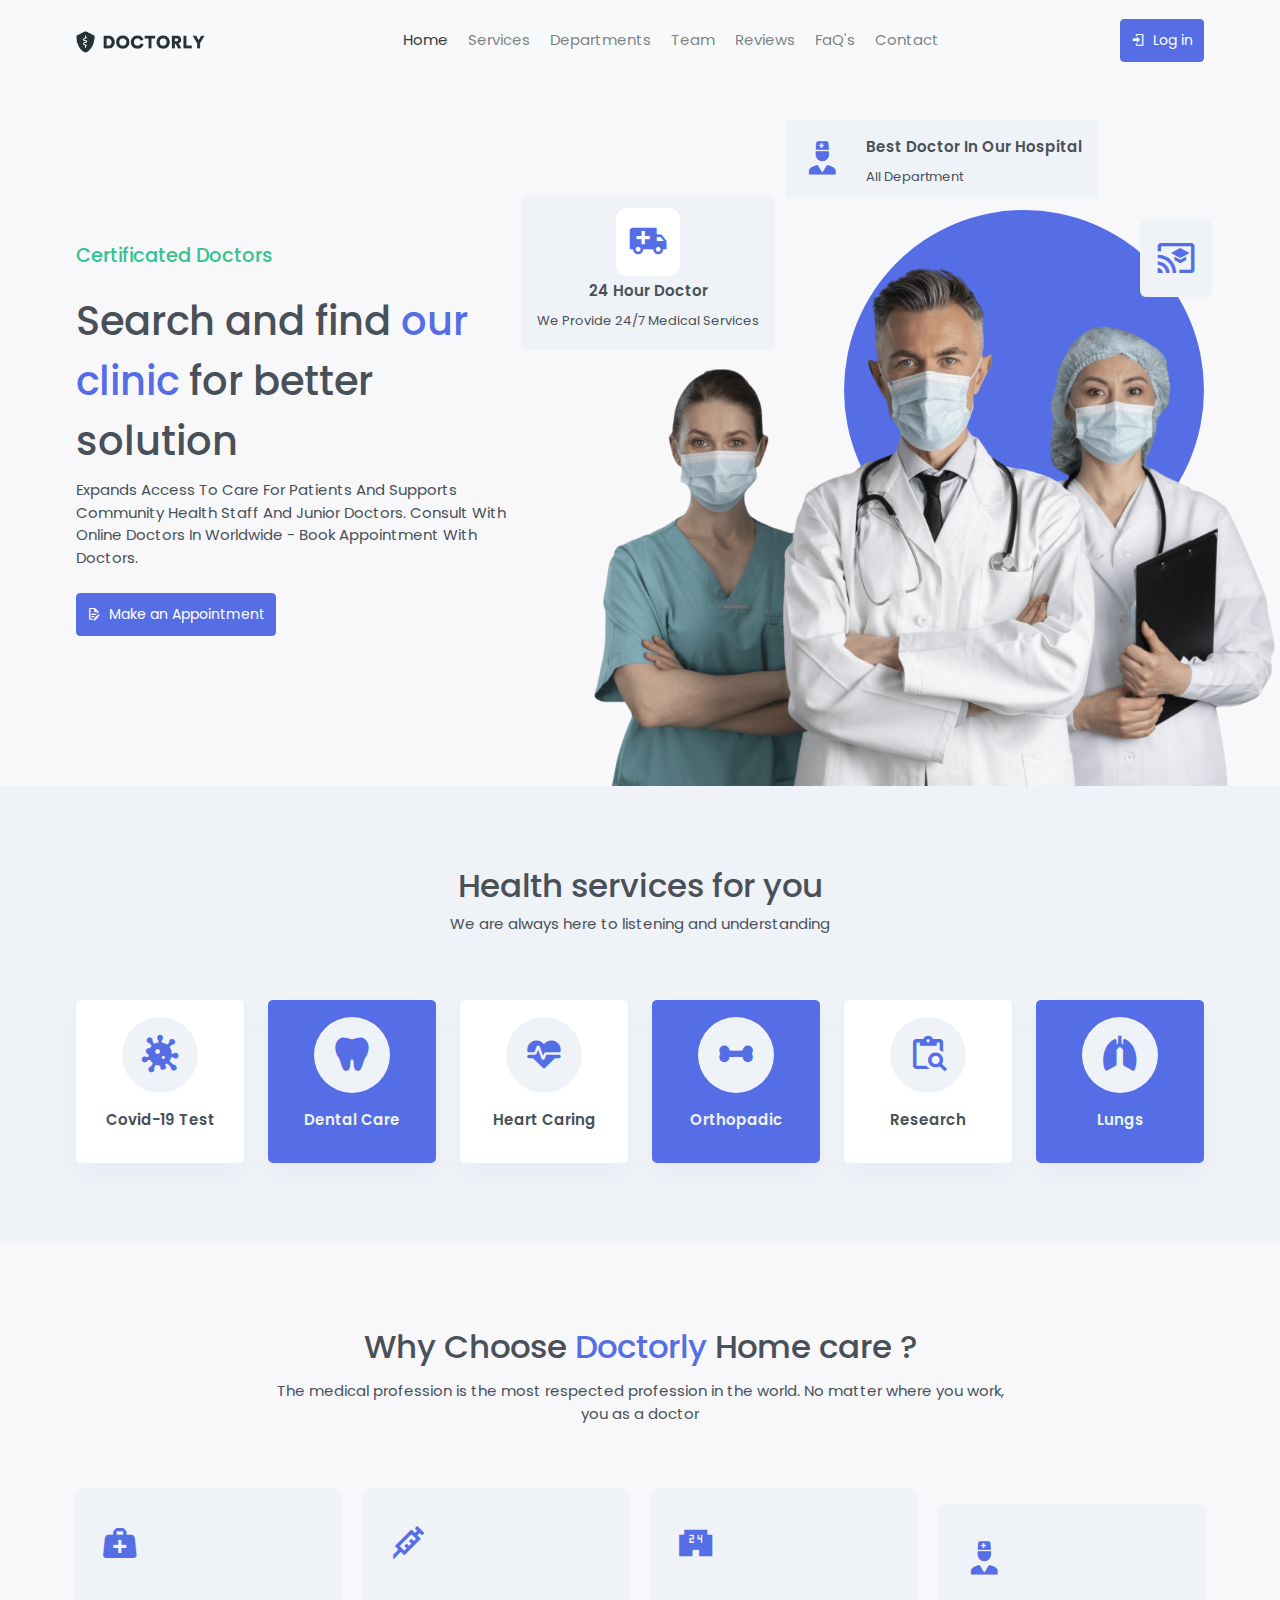
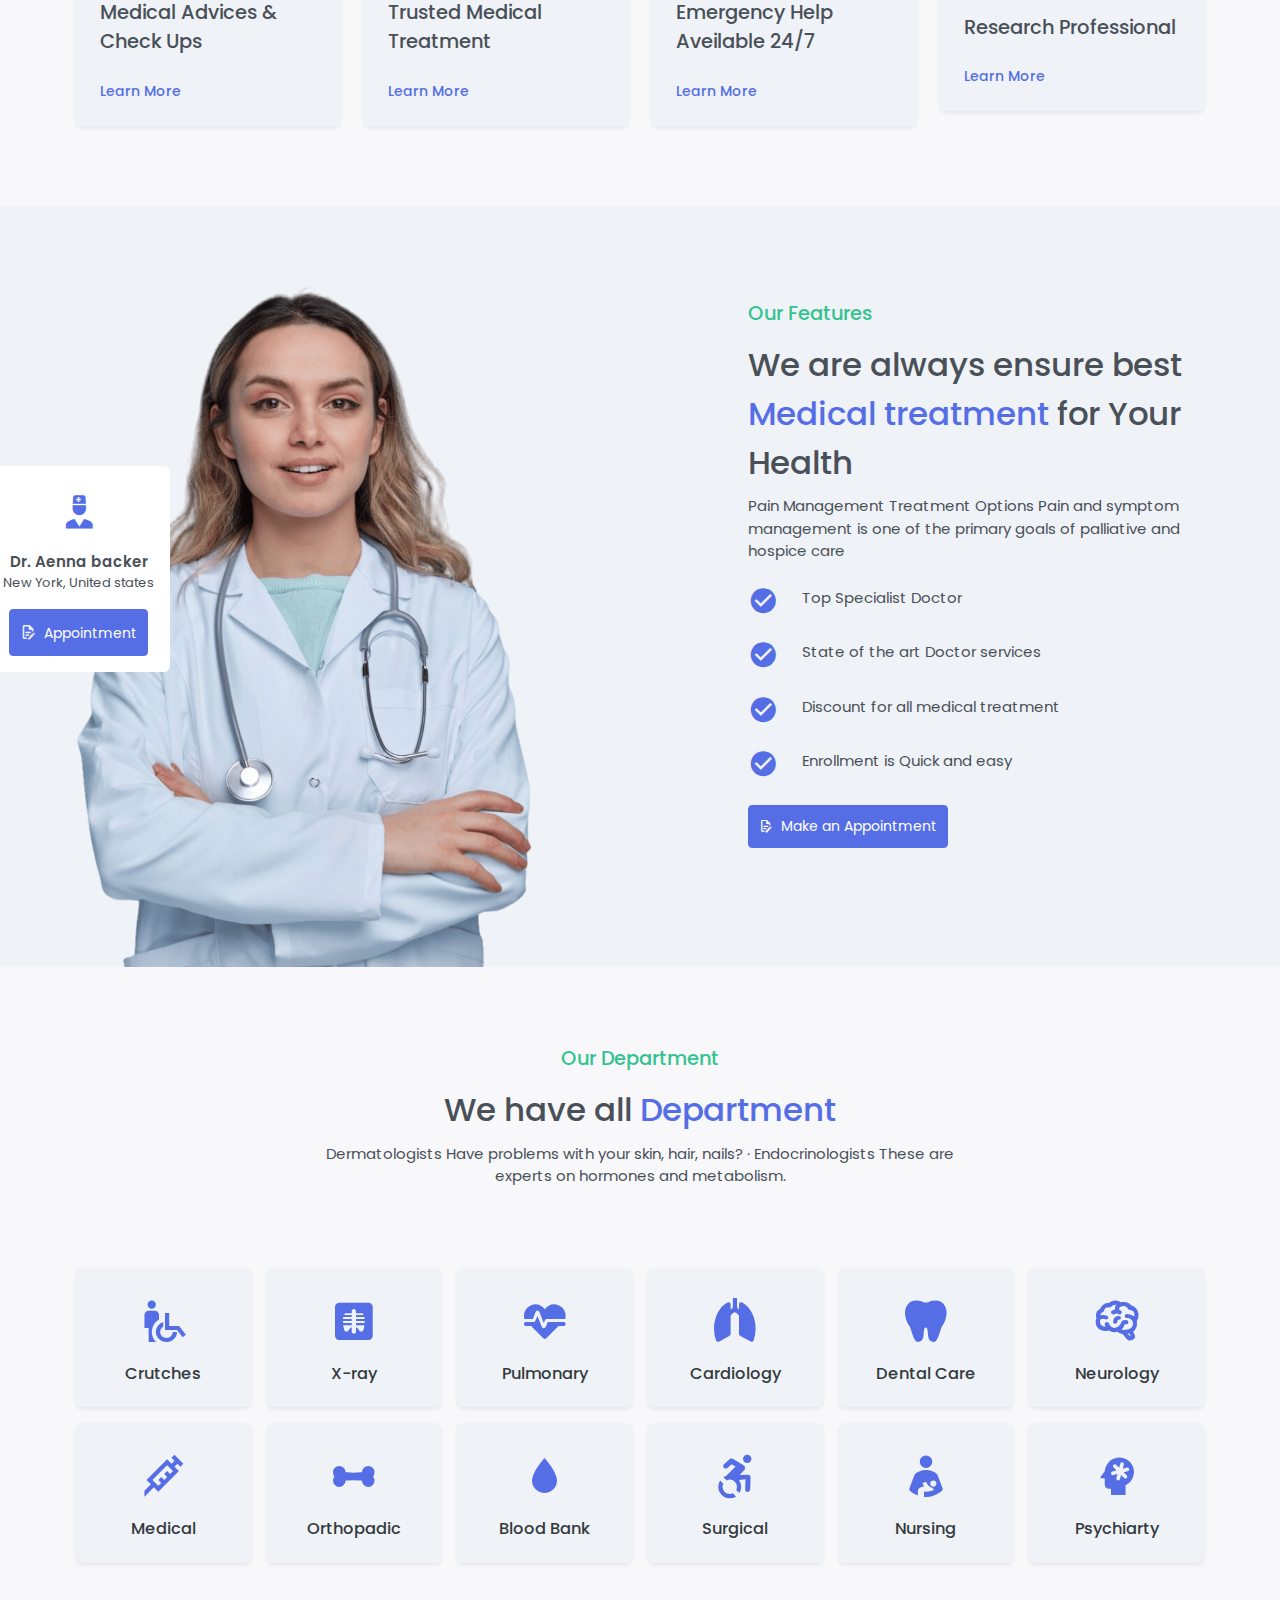
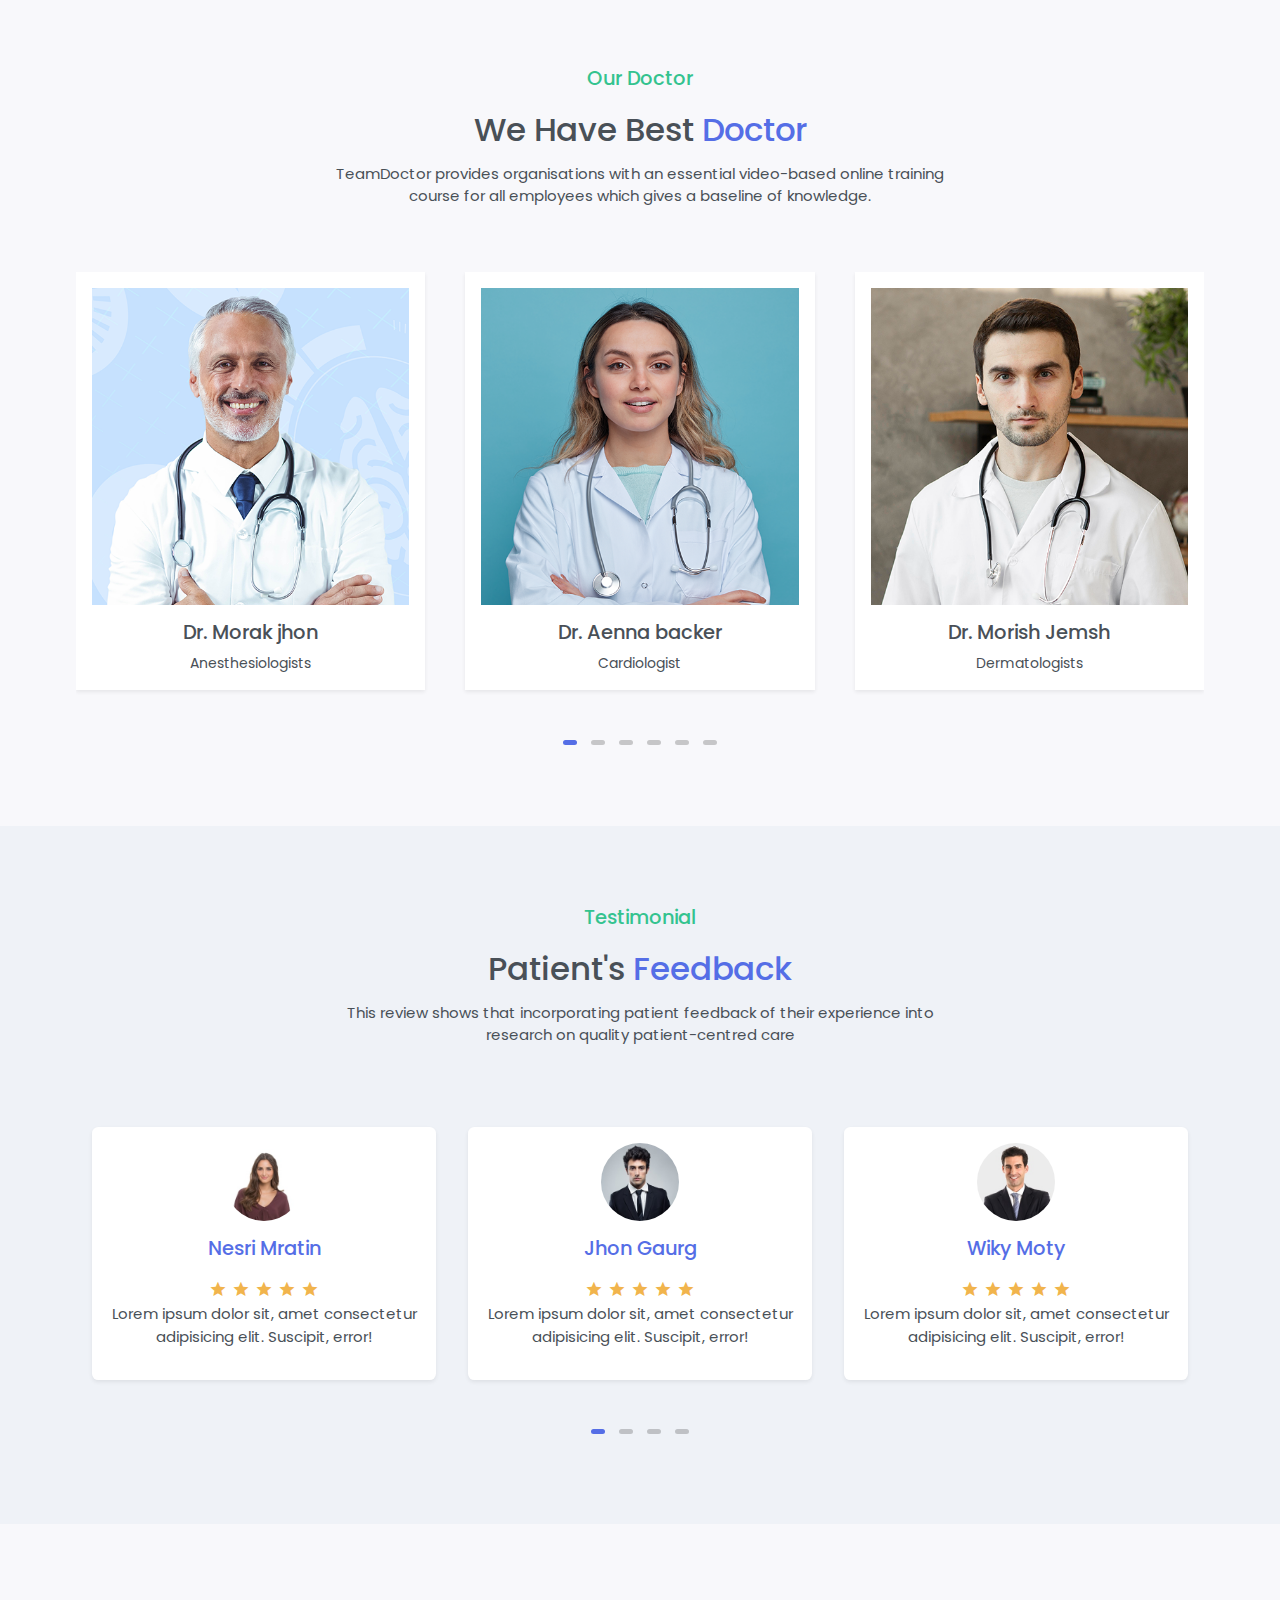
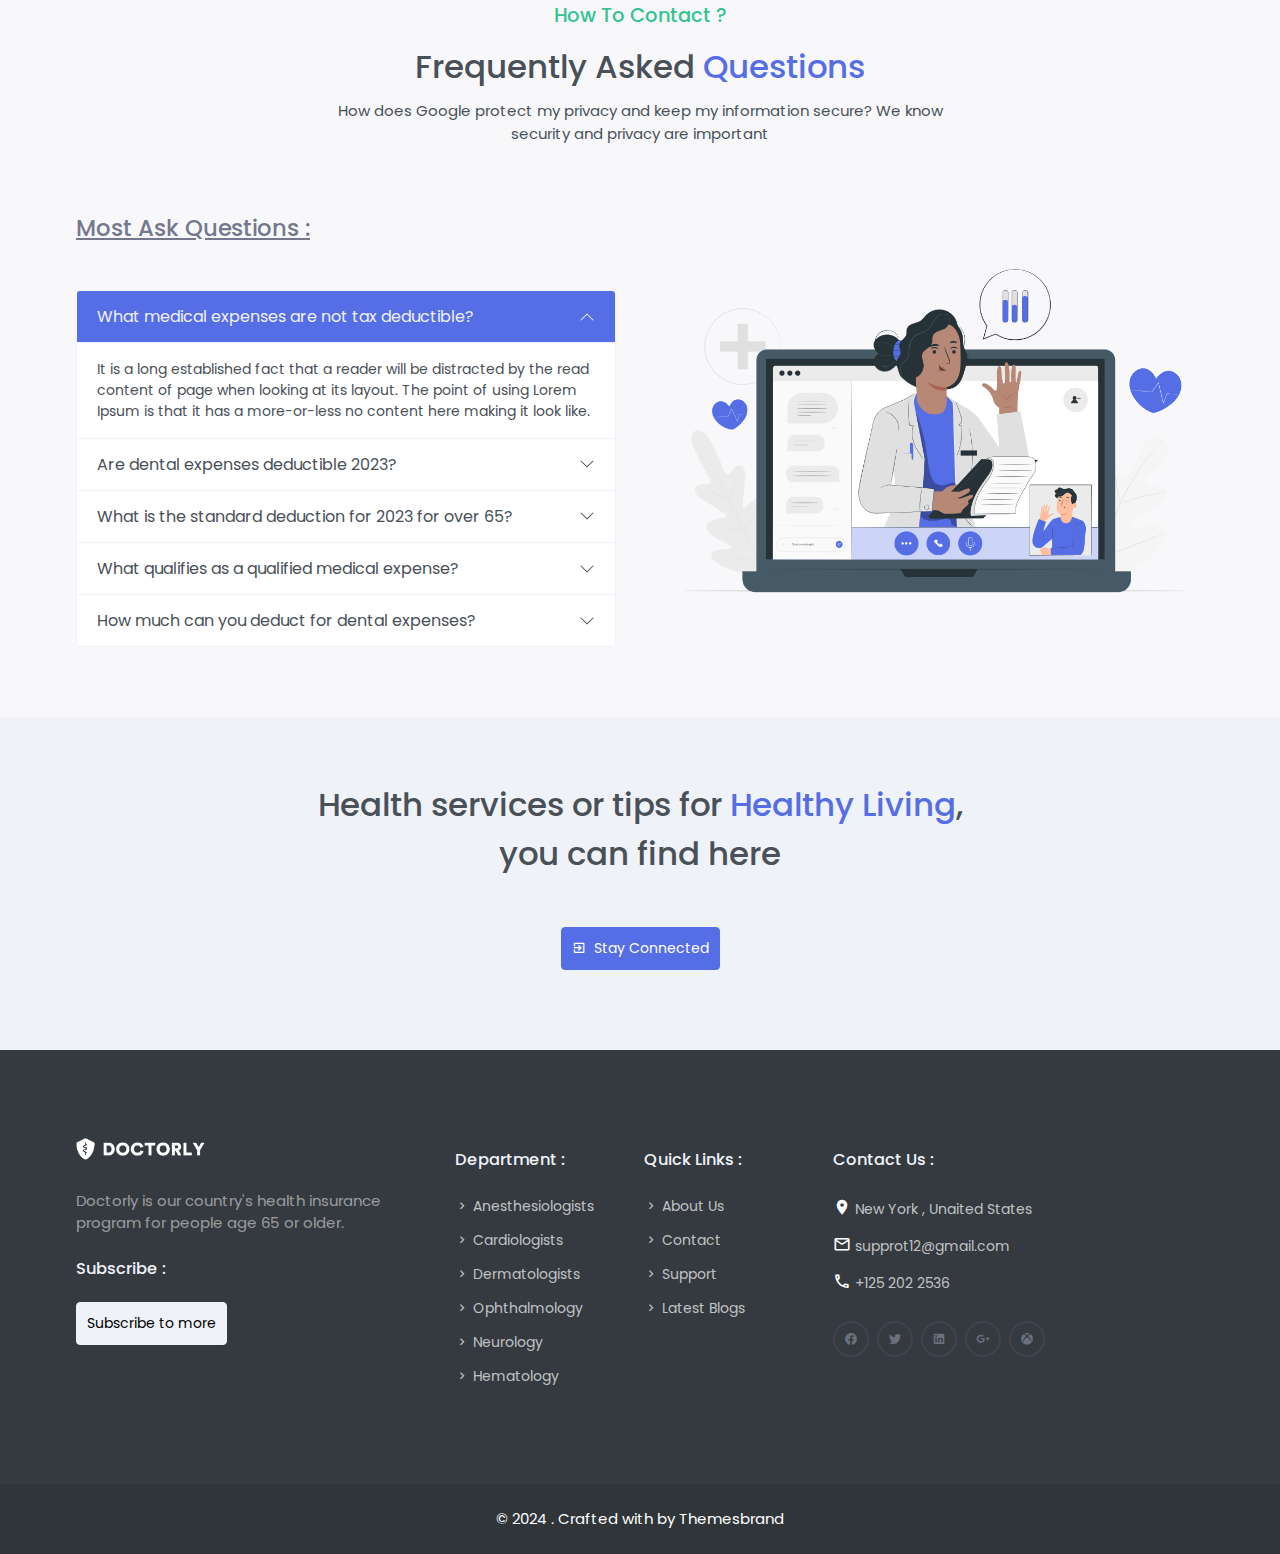
==== index.html @ 949cfb91 "Mar 10, 2024, 5:52 PM" ====
<!DOCTYPE html><html lang="en"><head>
    <meta charset="utf-8">
    <title> Doctorly | Hospital &amp; Clinic Management Laravel System</title>
    <meta name="viewport" content="width=device-width, initial-scale=1.0">
    <meta name="description" content="Manage your hospital and clinic operations efficiently with Doctorly, a powerful Laravel-based system for healthcare institutions. Streamline patient records, appointments, billing, and more.">
    <meta name="keywords" content="Doctorly, Hospital Management, Clinic Management, Laravel System, Healthcare Software">
    <meta name="author" content="Themesbrand">

    <!-- App favicon -->
    <link rel="shortcut icon" href="favicon.ico">

    <link rel="stylesheet" href="css/swiper-bundle.min.css">
    <!-- App css -->
<link href="css/bootstrap.min.css" id="bootstrap-style" rel="stylesheet" type="text/css">
<link href="css/icons.min.css" rel="stylesheet" type="text/css">
<link href="css/app.min.css" id="app-style" rel="stylesheet" type="text/css">
<link href="css/toastr.min.css" rel="stylesheet" type="text/css">

</head>

<body>

    <div class="landing-page">
        <!-- header nav bar start  -->
        <header>
            <nav class="navbar navbar-expand-lg bg-body-tertiary fixed-top navbar-custom sticky sticky-light" id="navbar">
                <div class="container">
                    <a class="navbar-brand logo" href="#!">
                        <img src="images/logo-dark.png" alt="" height="22">
                    </a>
                    <button class="navbar-toggler" type="button" data-bs-toggle="collapse" data-bs-target="#navbarNavDropdown" aria-controls="navbarNavDropdown" aria-expanded="false" aria-label="Toggle navigation">
                        <span class="navbar-toggler-icon"></span>
                    </button>
                    <div class="collapse navbar-collapse" id="navbarNavDropdown">
                        <ul class="navbar-nav mx-auto">
                                                            <li class="nav-item">
                                    <a class="nav-link active" aria-current="page" href="#home">Home</a>
                                </li>
                                                                                        <li class="nav-item">
                                    <a class="nav-link" href="#services">Services</a>
                                </li>
                                                                                        <li class="nav-item">
                                    <a class="nav-link" href="#departments">Departments</a>
                                </li>
                                                                                        <li class="nav-item">
                                    <a class="nav-link" href="#team">Team</a>
                                </li>
                                                                                        <li class="nav-item">
                                    <a class="nav-link" href="#reviews">Reviews</a>
                                </li>
                                                                                        <li class="nav-item">
                                    <a class="nav-link" href="#faqs">FaQ's</a>
                                </li>
                                                                                        <li class="nav-item">
                                    <a class="nav-link" href="#contact">Contact</a>
                                </li>
                                                    </ul>
                        <div class="nav-btn">
                                                            <a href="https://doctorly.themesbrand.website/login" class="btn btn-primary"><i class="mdi mdi-login me-2"></i>Log in</a>
                                                    </div>
                    </div>
                </div>
            </nav>
        </header>
        <!-- header nav bar end  -->


        <!-- home-section start -->
                    <section class="hero-section bg-img" id="home">
                <div class="container">
                    <!-- row start  -->
                    <div class="row align-items-center justify-content-between g-3 g-lg-5">
                        <div class="col-lg-5 align-self-start">
                            <div class="hero-content">
                                <div class="title-sm my-4">
                                    <h4 class="text-success">Certificated Doctors</h4>
                                </div>
                                <div class="hero-header">
                                    <h1 class="display-6 lh-base fw-medium">Search and find <span class="text-primary">
                                            our clinic </span>for better solution</h1>
                                    <p>Expands Access To Care For Patients And Supports Community Health Staff And
                                        Junior Doctors. Consult With Online Doctors In Worldwide - Book Appointment With Doctors.</p>
                                </div>
                                <div class="hero-btn mt-4">
                                    <a href="https://doctorly.themesbrand.website/login" class="btn btn-primary"><i class="mdi mdi-file-document-edit-outline me-2"></i>Make an Appointment</a>
                                </div>
                            </div>
                        </div>
                        <div class="col-lg-7 align-self-end">
                            <div class="img-part ms-auto">
                                <img src="images/doctor-team.png" alt="doctor" class="img-fluid img-width">
                                <div class="img-text text-center p-3 pb-1 rounded-3 z-n1">
                                    <i class="mdi mdi-ambulance"></i>
                                    <p class="my-2 fw-semibold">24 Hour Doctor</p>
                                    <div class="mb-3">
                                        <span>We Provide 24/7 Medical Services</span>
                                    </div>
                                </div>
                                <div class="img-text-1 text-start rounded-3 px-3 p-2">
                                    <i class="mdi mdi-doctor"></i>
                                    <div class="text">
                                        <p class="pt-2 pb-2 ms-4 fw-semibold mb-0">Best Doctor In Our Hospital</p>
                                        <div class="ms-4">
                                            <span>All Department</span>
                                        </div>
                                    </div>
                                </div>
                                <div class="img-text-2 text-center p-2 px-3 rounded-3">
                                    <i class="mdi mdi-cast-education"></i>
                                </div>
                            </div>
                        </div>
                    </div>
                    <!-- row end  -->
                </div>
            </section>
            <!-- home-section end  -->
        
                    <!-- services-section start  -->
            <section class="section about-section bg-light" id="services">
                <div class="container">
                    <!-- row start  -->
                    <div class="row">
                        <div class="col-lg-12">
                            <div class="about-header text-center">
                                <h1>Health services for you</h1>
                                <p> We are always here to listening and understanding</p>

                            </div>
                        </div>
                    </div>
                    <!-- row end  -->
                    <div class="about-content mt-5">
                        <!-- row start  -->
                        <div class="row align-items-center justify-content-center g-4">
                            <div class="col-lg-2 col-md-6">
                                <div class="icon-text p-4 pb-3 text-center shadow">
                                    <i class="mdi mdi-virus"></i>
                                    <p class="mt-4 fw-semibold">Covid-19 Test</p>

                                </div>
                            </div>
                            <div class="col-lg-2 col-md-6">
                                <div class="icon-text p-4 pb-3 bg-primary text-center shadow">
                                    <i class="mdi mdi-tooth"></i>
                                    <p class="mt-4 fw-semibold text-light">Dental Care</p>

                                </div>
                            </div>
                            <div class="col-lg-2 col-md-6">
                                <div class="icon-text p-4 pb-3 text-center shadow">
                                    <i class="mdi mdi-heart-pulse"></i>
                                    <p class="mt-4 fw-semibold">Heart Caring</p>

                                </div>
                            </div>
                            <div class="col-lg-2 col-md-6">
                                <div class="icon-text p-4 pb-3 bg-primary text-center shadow">
                                    <i class="mdi mdi-bone"></i>
                                    <p class="mt-4 fw-semibold text-light">Orthopadic</p>

                                </div>
                            </div>
                            <div class="col-lg-2 col-md-6">
                                <div class="icon-text p-4 pb-3 text-center shadow">
                                    <i class="mdi mdi-clipboard-search-outline"></i>
                                    <p class="mt-4 fw-semibold">Research</p>

                                </div>
                            </div>
                            <div class="col-lg-2 col-md-6">
                                <div class="icon-text p-4 pb-3 bg-primary text-center shadow">
                                    <i class="mdi mdi-lungs"></i>
                                    <p class="mt-4 fw-semibold text-light">Lungs</p>

                                </div>
                            </div>
                        </div>
                        <!-- row end  -->
                    </div>
                </div>
            </section>
            <!-- services-section end  -->
        
                    <!-- services-section start  -->
            <section class="section services-section">
                <div class="container">
                    <!-- row start  -->
                    <div class="row justify-content-center">
                        <div class="col-lg-8">
                            <div class="about-header text-center">
                                <h1 class="lh-base">Why Choose <span class="text-primary">Doctorly </span>Home care ?
                                </h1>
                                <p>The medical profession is the most respected profession in the world. No matter
                                    where you work, you as a doctor</p>
                            </div>
                        </div>
                    </div>
                    <!-- row end  -->
                    <div class="services-content mt-5">
                        <div class="row align-items-center justify-content-center g-4">
                            <div class="col-lg-3 col-md-6">
                                <div class="content-main bg-light p-4 rounded-3 shadow-sm">
                                    <i class="mdi mdi-medical-bag"></i>
                                    <h4 class="my-4 lh-base">Medical Advices &amp; Check Ups</h4>
                                    <a href="#!" class="text-primary fw-medium">Learn More</a>
                                </div>
                            </div>
                            <div class="col-lg-3 col-md-6">
                                <div class="content-main bg-light p-4 rounded-3 shadow-sm">
                                    <i class="mdi mdi-needle"></i>
                                    <h4 class="my-4 lh-base">Trusted Medical Treatment</h4>
                                    <a href="#!" class="text-primary fw-medium">Learn More</a>
                                </div>
                            </div>
                            <div class="col-lg-3 col-md-6">
                                <div class="content-main bg-light p-4 rounded-3 shadow-sm">
                                    <i class="mdi mdi-store-24-hour"></i>
                                    <h4 class="my-4 lh-base">Emergency Help Aveilable 24/7</h4>
                                    <a href="#!" class="text-primary fw-medium">Learn More</a>
                                </div>
                            </div>
                            <div class="col-lg-3 col-md-6">
                                <div class="content-main bg-light p-4 rounded-3 shadow-sm">
                                    <i class="mdi mdi-doctor"></i>
                                    <h4 class="my-4 lh-base">Research Professional</h4>
                                    <a href="#!" class="text-primary fw-medium">Learn More</a>
                                </div>
                            </div>
                        </div>
                        <!-- row end  -->
                    </div>
                </div>
            </section>
            <!-- services-section end  -->
        
                    <!-- features-section start  -->
            <section class="features-section bg-light" id="features">
                <div class="container">
                    <!-- row start  -->
                    <div class="row align-items-center justify-content-between">
                        <div class="col-lg-5">
                            <div class="features-img">
                                <img src="images/doctor-2.png" alt="doctor" class="img-fluid">
                                <div class="img-text-2 text-center bg-white p-3 pb-3 rounded-3">
                                    <i class="mdi mdi-doctor"></i>
                                    <p class="mt-2 mb-0 fw-semibold">Dr. Aenna backer </p>
                                    <span>New York, United states</span>
                                    <div class="hero-btn mt-3">
                                        <a href="#!" class="btn btn-primary"><i class="mdi mdi-file-document-edit-outline me-2 p-0 bg-primary fs-5 text-light"></i>Appointment</a>
                                    </div>
                                </div>
                            </div>
                        </div>
                        <div class="col-lg-5 align-self-start">
                            <div class="features-header pt-3">
                                <div class="title-sm">
                                    <h4 class="text-success">Our Features</h4>
                                </div>
                                <h1 class="lh-base mt-3">We are always ensure best <span class="text-primary">Medical
                                        treatment</span> for Your Health</h1>
                                <p>Pain Management Treatment Options Pain and symptom management is one of the primary
                                    goals of palliative and hospice care</p>
                            </div>
                            <div class="features-list d-flex mt-2">
                                <i class="mdi mdi-check-circle"></i>
                                <p class="pt-2 ms-4">Top Specialist Doctor</p>
                            </div>
                            <div class="features-list d-flex mt-2">
                                <i class="mdi mdi-check-circle"></i>
                                <p class="pt-2 ms-4">State of the art Doctor services</p>
                            </div>
                            <div class="features-list d-flex mt-2">
                                <i class="mdi mdi-check-circle"></i>
                                <p class="pt-2 ms-4">Discount for all medical treatment</p>
                            </div>
                            <div class="features-list d-flex mt-2">
                                <i class="mdi mdi-check-circle"></i>
                                <p class="pt-2 ms-4">Enrollment is Quick and easy</p>
                            </div>
                            <div class="feature-btn mt-3 mb-5">
                                <a href="#!" class="btn btn-primary"><i class="mdi mdi-file-document-edit-outline me-2"></i>Make an Appointment</a>
                            </div>
                        </div>

                    </div>
                    <!-- row end  -->
                </div>
            </section>
            <!-- features-section end  -->
        
                    <!-- departments-section start  -->
            <section class="section department-section pb-4" id="departments">
                <div class="container">
                    <div class="row justify-content-center">
                        <div class="col-lg-7">
                            <div class="department-header text-center">
                                <div class="title-sm">
                                    <h4 class="text-success">Our Department</h4>
                                </div>
                                <h1 class="lh-base mt-3">We have all <span class="text-primary">Department</span></h1>
                                <p>Dermatologists Have problems with your skin, hair, nails? · Endocrinologists These
                                    are
                                    experts on hormones and metabolism. </p>
                            </div>
                        </div>
                    </div>
                    <div class="row mt-5
                 g-3">
                        <div class="col-lg-2 col-md-6">
                            <a href="#!">
                                <div class="department-content text-center p-3 bg-light rounded-3 shadow-sm">
                                    <i class="mdi mdi-human-wheelchair"></i>
                                    <h5 class="mt-1">Crutches</h5>
                                </div>
                            </a>
                        </div>
                        <div class="col-lg-2 col-md-6">
                            <a href="#!">
                                <div class="department-content text-center p-3 bg-light rounded-3 shadow-sm">
                                    <i class="mdi mdi-radiology-box"></i>
                                    <h5 class="mt-1">X-ray</h5>
                                </div>
                            </a>
                        </div>
                        <div class="col-lg-2 col-md-6">
                            <a href="#!">
                                <div class="department-content text-center p-3 bg-light rounded-3 shadow-sm">
                                    <i class="mdi mdi-heart-pulse"></i>
                                    <h5 class="mt-1">Pulmonary</h5>
                                </div>
                            </a>
                        </div>
                        <div class="col-lg-2 col-md-6">
                            <a href="#!">
                                <div class="department-content text-center p-3 bg-light rounded-3 shadow-sm">
                                    <i class="mdi mdi-lungs"></i>
                                    <h5 class="mt-1">Cardiology</h5>
                                </div>
                            </a>
                        </div>
                        <div class="col-lg-2 col-md-6">
                            <a href="#!">
                                <div class="department-content text-center p-3 bg-light rounded-3 shadow-sm">
                                    <i class="mdi mdi-tooth"></i>
                                    <h5 class="mt-1">Dental Care </h5>
                                </div>
                            </a>
                        </div>
                        <div class="col-lg-2 col-md-6">
                            <a href="#!">
                                <div class="department-content text-center p-3 bg-light rounded-3 shadow-sm">
                                    <i class="mdi mdi-brain"></i>
                                    <h5 class="mt-1">Neurology</h5>
                                </div>
                            </a>
                        </div>


                        <div class="col-lg-2 col-md-6">
                            <a href="#!">
                                <div class="department-content text-center p-3 bg-light rounded-3 shadow-sm">
                                    <i class="mdi mdi-needle"></i>
                                    <h5 class="mt-1">Medical</h5>
                                </div>
                            </a>
                        </div>
                        <div class="col-lg-2 col-md-6">
                            <a href="#!">
                                <div class="department-content text-center p-3 bg-light rounded-3 shadow-sm">
                                    <i class="mdi mdi-bone"></i>
                                    <h5 class="mt-1">Orthopadic</h5>
                                </div>
                            </a>
                        </div>
                        <div class="col-lg-2 col-md-6">
                            <a href="#!">
                                <div class="department-content text-center p-3 bg-light rounded-3 shadow-sm">
                                    <i class="mdi mdi-water"></i>
                                    <h5 class="mt-1">Blood Bank</h5>
                                </div>
                            </a>
                        </div>
                        <div class="col-lg-2 col-md-6">
                            <a href="#!">
                                <div class="department-content text-center p-3 bg-light rounded-3 shadow-sm">
                                    <i class="mdi mdi-wheelchair-accessibility"></i>
                                    <h5 class="mt-1">Surgical</h5>
                                </div>
                            </a>
                        </div>
                        <div class="col-lg-2 col-md-6">
                            <a href="#!">
                                <div class="department-content text-center p-3 bg-light rounded-3 shadow-sm">
                                    <i class="mdi mdi-mother-nurse"></i>
                                    <h5 class="mt-1">Nursing</h5>
                                </div>
                            </a>
                        </div>
                        <div class="col-lg-2 col-md-6">
                            <a href="#!">
                                <div class="department-content text-center p-3 bg-light rounded-3 shadow-sm">
                                    <i class="mdi mdi-head-snowflake"></i>
                                    <h5 class="mt-1">Psychiarty</h5>
                                </div>
                            </a>
                        </div>
                    </div>
                </div>
            </section>
            <!-- departments-section end  -->
        
                    <!-- doctors-section start  -->
            <section class="section team-section" id="team">
                <div class="container">
                    <div class="row justify-content-center">
                        <div class="col-lg-7">
                            <div class="department-header text-center">
                                <div class="title-sm">
                                    <h4 class="text-success">Our Doctor</h4>
                                </div>
                                <h1 class="lh-base mt-3">We Have Best <span class="text-primary">Doctor</span></h1>
                                <p>TeamDoctor provides organisations with an essential video-based online training
                                    course
                                    for
                                    all employees which gives a baseline of knowledge. </p>
                            </div>
                        </div>
                    </div>
                    <div class="row mt-5 align-items-center">
                        <div class="col-lg-12">
                            <div class="swiper mySwiper swiper-btn">
                                <div class="swiper-wrapper mb-5">
                                    <div class="swiper-slide">
                                        <div class="doctor-img shadow-sm p-3">
                                            <img src="images/doctor-4.png" alt="doctor" class="img-fluid">
                                            <div class="doctor-detail mt-3 text-center">
                                                <h4>Dr. Morak jhon</h4>
                                                <p>Anesthesiologists</p>
                                            </div>
                                        </div>
                                    </div>
                                    <div class="swiper-slide">
                                        <div class="doctor-img shadow-sm p-3">
                                            <img src="images/doctor-3.png" alt="doctor" class="img-fluid">

                                            <div class="doctor-detail mt-3 text-center">
                                                <h4>Dr. Aenna backer</h4>
                                                <p>Cardiologist</p>

                                            </div>
                                        </div>
                                    </div>
                                    <div class="swiper-slide">
                                        <div class="doctor-img shadow-sm p-3">
                                            <img src="images/doctor-5.png" alt="doctor" class="img-fluid">

                                            <div class="doctor-detail mt-3 text-center">
                                                <h4>Dr. Morish Jemsh</h4>
                                                <p>Dermatologists</p>

                                            </div>
                                        </div>
                                    </div>
                                    <div class="swiper-slide">
                                        <div class="doctor-img shadow-sm p-3">
                                            <img src="images/doctor-6.png" alt="doctor" class="img-fluid">

                                            <div class="doctor-detail mt-3 text-center">
                                                <h4>Dr. Olivia Nebar</h4>
                                                <p>Endocrinologists</p>

                                            </div>
                                        </div>
                                    </div>
                                    <div class="swiper-slide">
                                        <div class="doctor-img shadow-sm p-3">
                                            <img src="images/doctor-7.jpg" alt="doctor" class="img-fluid">

                                            <div class="doctor-detail mt-3 text-center">
                                                <h4>Dr. Hory Mant</h4>
                                                <p>Anesthesiologists</p>
                                            </div>
                                        </div>
                                    </div>
                                    <div class="swiper-slide">
                                        <div class="doctor-img shadow-sm p-3">
                                            <img src="images/doctor-8.jpg" alt="doctor" class="img-fluid">

                                            <div class="doctor-detail mt-3 text-center">
                                                <h4>Dr. Vrutki vahut</h4>
                                                <p>Cardiologist</p>
                                            </div>
                                        </div>
                                    </div>
                                    <div class="swiper-slide">
                                        <div class="doctor-img shadow-sm p-3">
                                            <img src="images/doctor-9.jpg" alt="doctor" class="img-fluid">

                                            <div class="doctor-detail mt-3 text-center">
                                                <h4>Dr. Krish Bardan</h4>
                                                <p>Dermatologists</p>

                                            </div>
                                        </div>
                                    </div>
                                    <div class="swiper-slide">
                                        <div class="doctor-img shadow-sm p-3 mb-2">
                                            <img src="images/doctor-10.jpg" alt="doctor" class="img-fluid">

                                            <div class="doctor-detail mt-3 text-center">
                                                <h4>Dr. Teri Hrio</h4>
                                                <p>Endocrinologists</p>

                                            </div>
                                        </div>
                                    </div>

                                </div>
                                <div class="swiper-pagination"></div>
                            </div>
                        </div>
                    </div>
                </div>
            </section>
            <!-- doctors-section end  -->
        
                    <!-- testimonial-section start  -->
            <section class="section testimonial-section bg-light overflow-hidden" id="reviews">
                <div class="container">
                    <div class="row justify-content-center">
                        <div class="col-lg-7">
                            <div class="testimonial-header text-center">
                                <div class="title-sm">
                                    <h4 class="text-success">Testimonial</h4>
                                </div>
                                <h1 class="lh-base mt-3">Patient's <span class="text-primary"> Feedback</span></h1>
                                <p> This review shows that incorporating patient feedback of their experience into
                                    research
                                    on
                                    quality patient-centred care</p>
                            </div>
                        </div>
                    </div>
                    <div class="row align-items-center justify-content-center mt-5">
                        <!--end col-->
                        <div class="col-lg-12">
                            <!-- Swiper -->
                            <div class="swiper-container testi-slider pb-5 overflow-hidden">
                                <div class="swiper-wrapper">
                                    <div class="swiper-slide bg-light">
                                        <div class="testi-box p-3 position-relative">
                                            <div class="user-img shadow-sm p-3 bg-white rounded-3">
                                                <img src="images/img-1.jpg" alt="doctor" class="img-fluid rounded-circle w-25 mx-auto">
                                                <div class="user-detail mt-3 text-center">
                                                    <h4 class="mb-3 text-primary">Nesri Mratin</h4>
                                                    <i class="mdi mdi-star"></i>
                                                    <i class="mdi mdi-star"></i>
                                                    <i class="mdi mdi-star"></i>
                                                    <i class="mdi mdi-star"></i>
                                                    <i class="mdi mdi-star"></i>
                                                    <p>Lorem ipsum dolor sit, amet consectetur adipisicing elit.
                                                        Suscipit,
                                                        error!</p>

                                                </div>
                                            </div>

                                        </div>
                                        <!--end testi-box-->
                                    </div>
                                    <div class="swiper-slide bg-light">
                                        <div class="testi-box p-3 position-relative">
                                            <div class="user-img shadow-sm p-3 bg-white rounded-3">
                                                <img src="images/img-2.jpg" alt="doctor" class="img-fluid rounded-circle w-25 mx-auto">
                                                <div class="user-detail mt-3 text-center">
                                                    <h4 class="mb-3 text-primary">Jhon Gaurg</h4>
                                                    <i class="mdi mdi-star"></i>
                                                    <i class="mdi mdi-star"></i>
                                                    <i class="mdi mdi-star"></i>
                                                    <i class="mdi mdi-star"></i>
                                                    <i class="mdi mdi-star"></i>
                                                    <p>Lorem ipsum dolor sit, amet consectetur adipisicing elit.
                                                        Suscipit,
                                                        error!</p>

                                                </div>
                                            </div>

                                        </div>
                                        <!--end testi-box-->
                                    </div>
                                    <div class="swiper-slide bg-light">
                                        <div class="testi-box p-3 position-relative">
                                            <div class="user-img shadow-sm p-3 bg-white rounded-3">
                                                <img src="images/img-4.jpg" alt="doctor" class="img-fluid rounded-circle w-25 mx-auto">
                                                <div class="user-detail mt-3 text-center">
                                                    <h4 class="mb-3 text-primary">Wiky Moty</h4>
                                                    <i class="mdi mdi-star"></i>
                                                    <i class="mdi mdi-star"></i>
                                                    <i class="mdi mdi-star"></i>
                                                    <i class="mdi mdi-star"></i>
                                                    <i class="mdi mdi-star"></i>
                                                    <p>Lorem ipsum dolor sit, amet consectetur adipisicing elit.
                                                        Suscipit,
                                                        error!</p>

                                                </div>
                                            </div>

                                        </div>
                                        <!-- end testi-box -->
                                    </div>
                                    <div class="swiper-slide bg-light">
                                        <div class="testi-box p-3 position-relative">
                                            <div class="user-img shadow-sm p-3 bg-white rounded-3">
                                                <img src="images/img-3.png" alt="doctor" class="img-fluid rounded-circle w-25 mx-auto">
                                                <div class="user-detail mt-3 text-center">
                                                    <h4 class="my-3 text-primary">Jeky Jodh</h4>
                                                    <i class="mdi mdi-star"></i>
                                                    <i class="mdi mdi-star"></i>
                                                    <i class="mdi mdi-star"></i>
                                                    <i class="mdi mdi-star"></i>
                                                    <i class="mdi mdi-star"></i>
                                                    <p>Lorem ipsum dolor sit, amet consectetur adipisicing elit.
                                                        Suscipit,
                                                        error!</p>

                                                </div>
                                            </div>

                                        </div>
                                        <!--end testi-box-->
                                    </div>
                                </div>
                                <div class="swiper-pagination"></div>
                            </div>
                        </div>
                        <!--end col-->
                    </div>


                    <!-- row end  -->
                </div>
            </section>
            <!-- testimonial-section end  -->
        
        <!-- appoiment-section start  -->
        <!-- <section class="section appoiment-section">
        <div class="container">

            <div class="form-part mt-5">
                <div class="row align-items-center justify-content-between">
                    <div class="col-lg-6">
                        <div class="appoiment-header mb-5">
                            <div class="title-sm">
                                <h4 class="text-success">Appointment</h5>
                            </div>
                            <h1 class="lh-base mt-3">Get Your <span class="text-primary">Appointment</span></h1>
                        </div>
                        <form class="row g-3">
                            <div class="col-md-6">
                                <input type="text" class="form-control" placeholder="First name" aria-label="First name" require>
                            </div>
                            <div class="col-md-6">
                                <input type="text" class="form-control" placeholder="Last name" aria-label="Last name" require>
                            </div>
                            <div class="col-md-6">
                                <input type="email" class="form-control" id="inputEmail4" placeholder="Your Email" require>
                            </div>
                            <div class="col-md-6">
                                <input type="date" class="form-control" placeholder="date" require>
                            </div>
                            <div class="col-md-6">
                                <input type="file" id="myFile" class="form-control" name="filename" require>
                            </div>
                            <div class="col-md-6">
                                <select id="inputState" class="form-select" require>
                                    <option selected>Select Doctor</option>
                                    <option>Dr. Marco Denil</option>
                                    <option>Dr. Morak jhon</option>
                                    <option>Dr. Aenna backer</option>
                                    <option>Dr. Morish Jemsh</option>
                                    <option>Dr. Olivia Nebar</option>
                                </select>
                            </div>
                            <div class="col-md-6 mt-4">
                                <h6 class="pt-3">Plese Call Us : <a href="#!" class="text-primary"> +123 465 9012</a></h6>
                            </div>
                            <div class="col-md-6 mt-4">
                                <button type="submit" class="btn btn-primary">Book Doctor Slot</button>
                            </div>
                        </form>

                    </div>
                    <div class="col-lg-5">
                        <img src="https://doctorly.themesbrand.website/build/images/landing/doctor-7.png" alt="" class="img-fluid">
                    </div>
                </div>
            </div>
        </div>
    </section> -->

        <!-- appoiment-section end  -->

                    <section class="section faq-section pb-3" id="faqs">
                <div class="container">
                    <div class="row justify-content-center">
                        <div class="col-lg-7">
                            <div class="testimonial-header text-center">
                                <div class="title-sm">
                                    <h4 class="text-success">How To Contact ?</h4>
                                </div>
                                <h1 class="lh-base mt-3">Frequently Asked<span class="text-primary"> Questions</span>
                                </h1>
                                <p> How does Google protect my privacy and keep my information secure? We know security
                                    and
                                    privacy are important</p>
                            </div>
                        </div>
                    </div>
                    <div class="row align-items-center justify-content-between g-3 g-lg-5">
                        <div class="col-lg-6">
                            <h3 class="mb-5 text-muted text-decoration-underline">Most Ask Questions :</h3>
                            <div class="accordion" id="accordionExample">
                                <div class="accordion-item">
                                    <h2 class="accordion-header">
                                        <button class="accordion-button" type="button" data-bs-toggle="collapse" data-bs-target="#collapseOne" aria-expanded="true" aria-controls="collapseOne">
                                            What medical expenses are not tax deductible?
                                        </button>
                                    </h2>
                                    <div id="collapseOne" class="accordion-collapse collapse show" data-bs-parent="#accordionExample">
                                        <div class="accordion-body">
                                            It is a long established fact that a reader will be distracted by the read
                                            content of page when looking at its layout. The point of using Lorem Ipsum
                                            is
                                            that it has a more-or-less no content here making it look like.

                                        </div>
                                    </div>
                                </div>
                                <div class="accordion-item">
                                    <h2 class="accordion-header">
                                        <button class="accordion-button collapsed" type="button" data-bs-toggle="collapse" data-bs-target="#collapseTwo" aria-expanded="false" aria-controls="collapseTwo">
                                            Are dental expenses deductible 2023?
                                        </button>
                                    </h2>
                                    <div id="collapseTwo" class="accordion-collapse collapse" data-bs-parent="#accordionExample">
                                        <div class="accordion-body">
                                            It is a long established fact that a reader will be distracted by the read
                                            content of page when looking at its layout. The point of using Lorem Ipsum
                                            is
                                            that it has a more-or-less no content here making it look like.
                                        </div>
                                    </div>
                                </div>
                                <div class="accordion-item">
                                    <h2 class="accordion-header">
                                        <button class="accordion-button collapsed" type="button" data-bs-toggle="collapse" data-bs-target="#collapseThree" aria-expanded="false" aria-controls="collapseThree">
                                            What is the standard deduction for 2023 for over 65?
                                        </button>
                                    </h2>
                                    <div id="collapseThree" class="accordion-collapse collapse" data-bs-parent="#accordionExample">
                                        <div class="accordion-body">
                                            It is a long established fact that a reader will be distracted by the read
                                            content of page when looking at its layout. The point of using Lorem Ipsum
                                            is
                                            that it has a more-or-less no content here making it look like.
                                        </div>
                                    </div>
                                </div>
                                <div class="accordion-item">
                                    <h2 class="accordion-header">
                                        <button class="accordion-button collapsed" type="button" data-bs-toggle="collapse" data-bs-target="#collapseFour" aria-expanded="false" aria-controls="collapseFour">
                                            What qualifies as a qualified medical expense?
                                        </button>
                                    </h2>
                                    <div id="collapseFour" class="accordion-collapse collapse" data-bs-parent="#accordionExample">
                                        <div class="accordion-body">
                                            It is a long established fact that a reader will be distracted by the read
                                            content of page when looking at its layout. The point of using Lorem Ipsum
                                            is
                                            that it has a more-or-less no content here making it look like.
                                        </div>
                                    </div>
                                </div>
                                <div class="accordion-item">
                                    <h2 class="accordion-header">
                                        <button class="accordion-button collapsed" type="button" data-bs-toggle="collapse" data-bs-target="#collapseFive" aria-expanded="false" aria-controls="collapseFive">
                                            How much can you deduct for dental expenses?
                                        </button>
                                    </h2>
                                    <div id="collapseFive" class="accordion-collapse collapse" data-bs-parent="#accordionExample">
                                        <div class="accordion-body">
                                            It is a long established fact that a reader will be distracted by the read
                                            content of page when looking at its layout. The point of using Lorem Ipsum
                                            is
                                            that it has a more-or-less no content here making it look like.
                                        </div>
                                    </div>
                                </div>
                            </div>
                        </div>

                        <div class="col-lg-6">
                            <img src="images/Online%20Doctor-pana.png" alt="" class="img-fluid">

                        </div>
                    </div>
                </div>
            </section>
        
                    <!-- cta-section start  -->
            <section class="section cta-section bg-light pt-5" id="contact">
                <div class="container">
                    <!-- row start  -->
                    <div class="row align-items-center justify-content-center text-center">
                        <div class="col-lg-7">
                            <div class="cta-header">
                                <h1 class="lh-base mt-3">Health services or tips for <span class="text-primary">
                                        Healthy Living</span>, you can find here</h1>
                                <div class="cta-btn mt-5">
                                    <a href="#!" class="btn btn-primary"><i class="mdi mdi-login-variant me-2"></i>Stay Connected</a>
                                </div>
                            </div>
                        </div>
                    </div>
                    <!-- row end  -->
                </div>
            </section>
            <!-- cta-section end  -->
        
        <!-- footer-section start  -->
        <footer class="section footer-section bg-dark">
            <div class="container">
                <!-- row start  -->
                <div class="row justify-content-between g-2">
                    <div class="col-lg-4">
                        <a class="brand-logo" href="#!">
                            <img src="images/logo-light.png" alt="" height="22">
                        </a>
                        <p class="mt-4 text-white-50">Doctorly is our country's health insurance program for people age
                            65 or older.</p>
                        <div class="footer-btn mt-4">
                            <h5>Subscribe :</h5>
                            <a href="#!" class="btn btn-light">Subscribe to more</a>
                        </div>
                    </div>


                    <div class="col-lg-2">
                        <h5>Department :</h5>
                        <ul>
                            <li>
                                <a href="#!"><i class="mdi mdi-chevron-right"></i>
                                    Anesthesiologists</a>
                            </li>
                            <li>
                                <a href="#!"><i class="mdi mdi-chevron-right"></i>
                                    Cardiologists </a>
                            </li>
                            <li>
                                <a href="#!"><i class="mdi mdi-chevron-right"></i>
                                    Dermatologists</a>
                            </li>
                            <li>
                                <a href="#!"><i class="mdi mdi-chevron-right"></i>
                                    Ophthalmology</a>
                            </li>
                            <li>
                                <a href="#!"><i class="mdi mdi-chevron-right"></i>
                                    Neurology</a>
                            </li>
                            <li>
                                <a href="#!"><i class="mdi mdi-chevron-right"></i>
                                    Hematology</a>
                            </li>
                        </ul>
                    </div>
                    <div class="col-lg-2">
                        <h5>Quick Links :</h5>
                        <ul>
                            <li>
                                <a href="#!"><i class="mdi mdi-chevron-right"></i>
                                    About Us</a>
                            </li>
                            <li>
                                <a href="#!"><i class="mdi mdi-chevron-right"></i>
                                    Contact</a>
                            </li>
                            <li>
                                <a href="#!"><i class="mdi mdi-chevron-right"></i>
                                    Support</a>
                            </li>
                            <li>
                                <a href="#!"><i class="mdi mdi-chevron-right"></i>
                                    Latest Blogs</a>
                            </li>
                        </ul>
                    </div>
                    <div class="col-lg-4">
                        <h5>Contact Us :</h5>
                        <ul>
                            <li>
                                <span class="text-white"><span class="mdi mdi-map-marker font-size-18"></span> </span> <a href="#!">New York , Unaited
                                    States</a>
                            </li>
                            <li>
                                <span class="text-white"><span class="mdi mdi-email-outline font-size-18"></span> </span> <a href="#!">supprot12@gmail.com</a>
                            </li>
                            <li>
                                <span class="text-white"><span class="mdi mdi-phone-outline font-size-18"></span> </span> <a href="#!">+125 202 2536</a>
                            </li>
                        </ul>
                        <div class="media-icon">
                            <ul class="list-inline d-flex flex-wrap social m-0">
                                <li class="me-1"><a href="#!" class="social-icon"><i class="mdi mdi-facebook"></i></a></li>
                                <li class="mx-1"><a href="#!" class="social-icon"><i class="mdi mdi-twitter"></i></a></li>
                                <li class="mx-1"><a href="#!" class="social-icon"><i class="mdi mdi-linkedin"></i></a></li>
                                <li class="mx-1"><a href="#!" class="social-icon"><i class="mdi mdi-google-plus"></i></a></li>
                                <li class="mx-1"><a href="#!" class="social-icon"><i class="mdi mdi-microsoft-xbox"></i></a></li>
                            </ul>
                        </div>

                    </div>

                </div>
                <!-- row end  -->
            </div>
            <!-- container end  -->
        </footer>
        <!-- footer end  -->

        <!-- footer-copyright start  -->
        <div class="footer-copyright p-4">
            <div class="container">
                <div class="text-center">
                    <p class="text-white m-0">© 2024 . Crafted with by Themesbrand</p>
                </div>
            </div>
        </div>
        <!-- footer-copyright end  -->
    </div>

    <!-- JAVASCRIPT -->
    <!-- JAVASCRIPT -->
<script src="js/jquery.min.js"></script>
<script src="js/bootstrap.bundle.min.js"></script>
<script src="js/metisMenu.min.js"></script>
<script src="js/simplebar.min.js"></script>
<script src="js/waves.min.js"></script>
<script src="js/toastr.js"></script>    <script src="js/swiper-bundle.min.js"></script>
    <script src="js/app.min.js"></script>
    <script src="js/landing.js"></script>



</body></html>
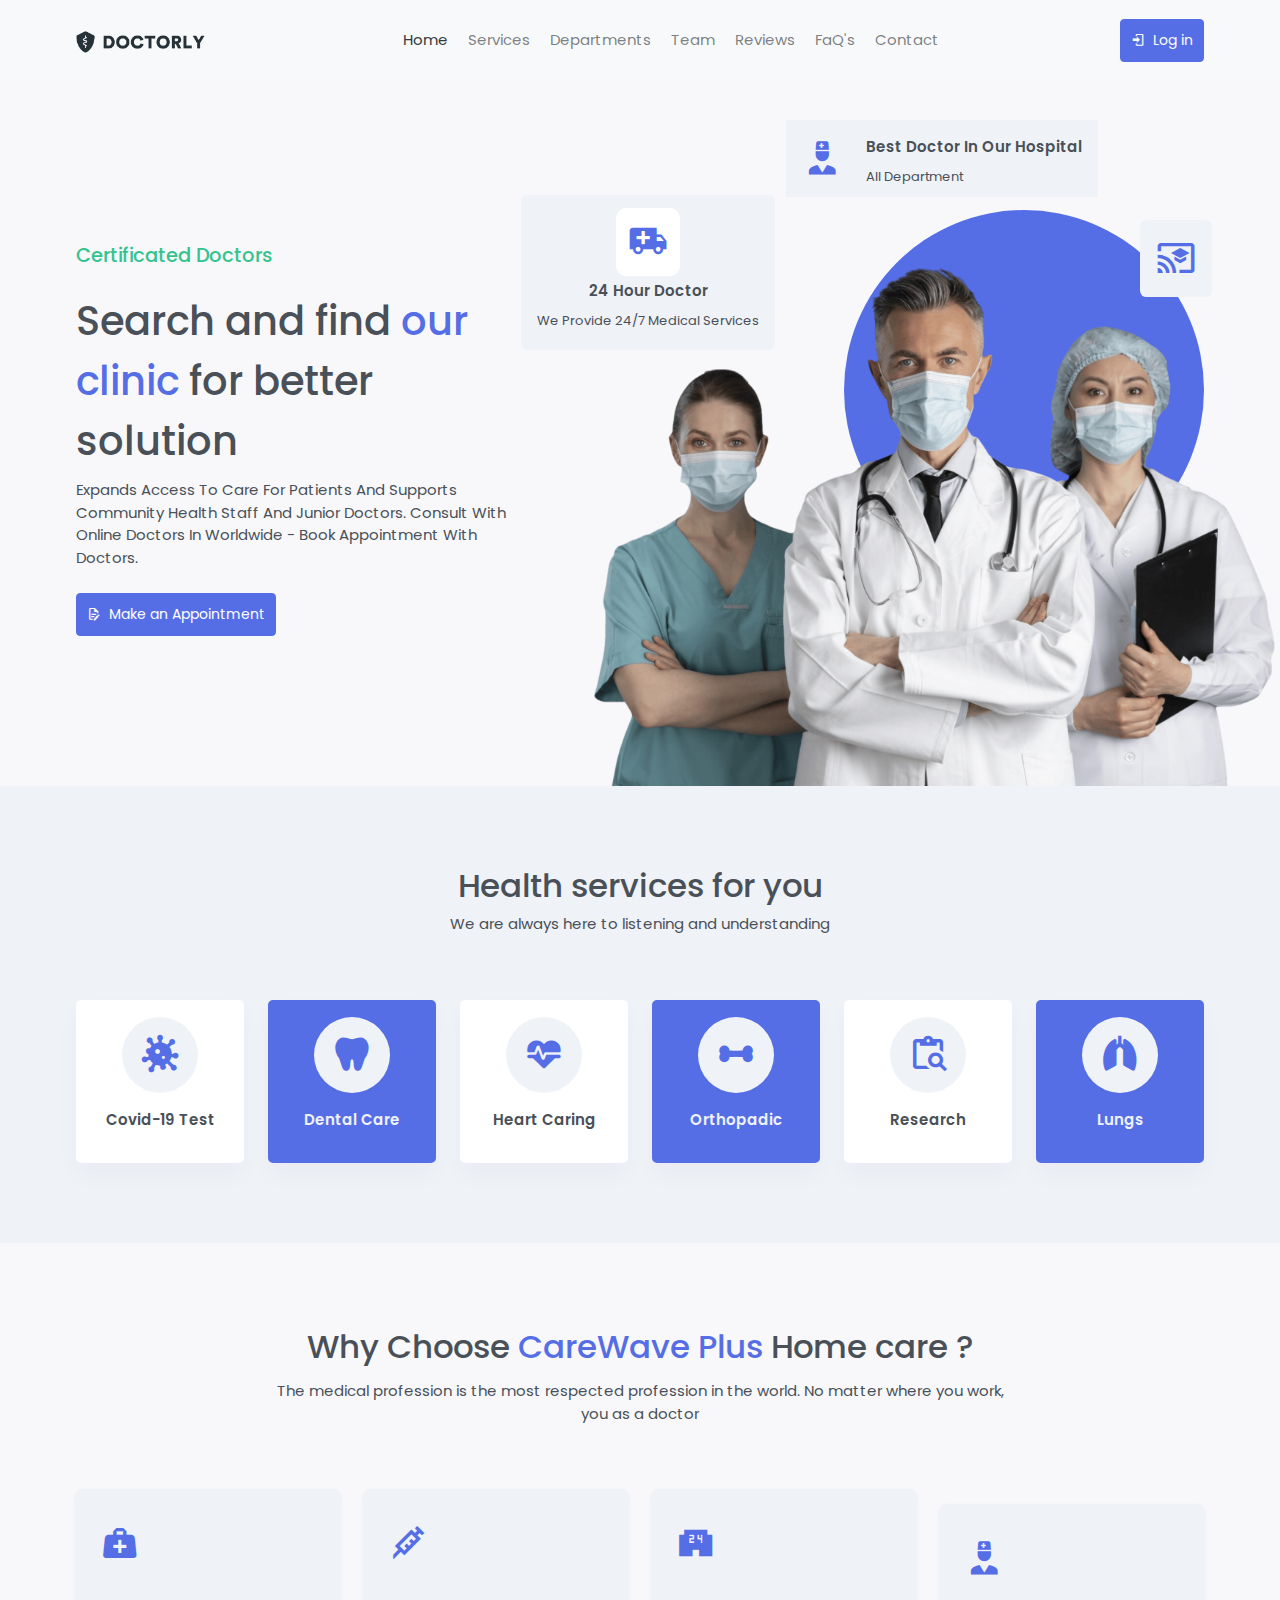
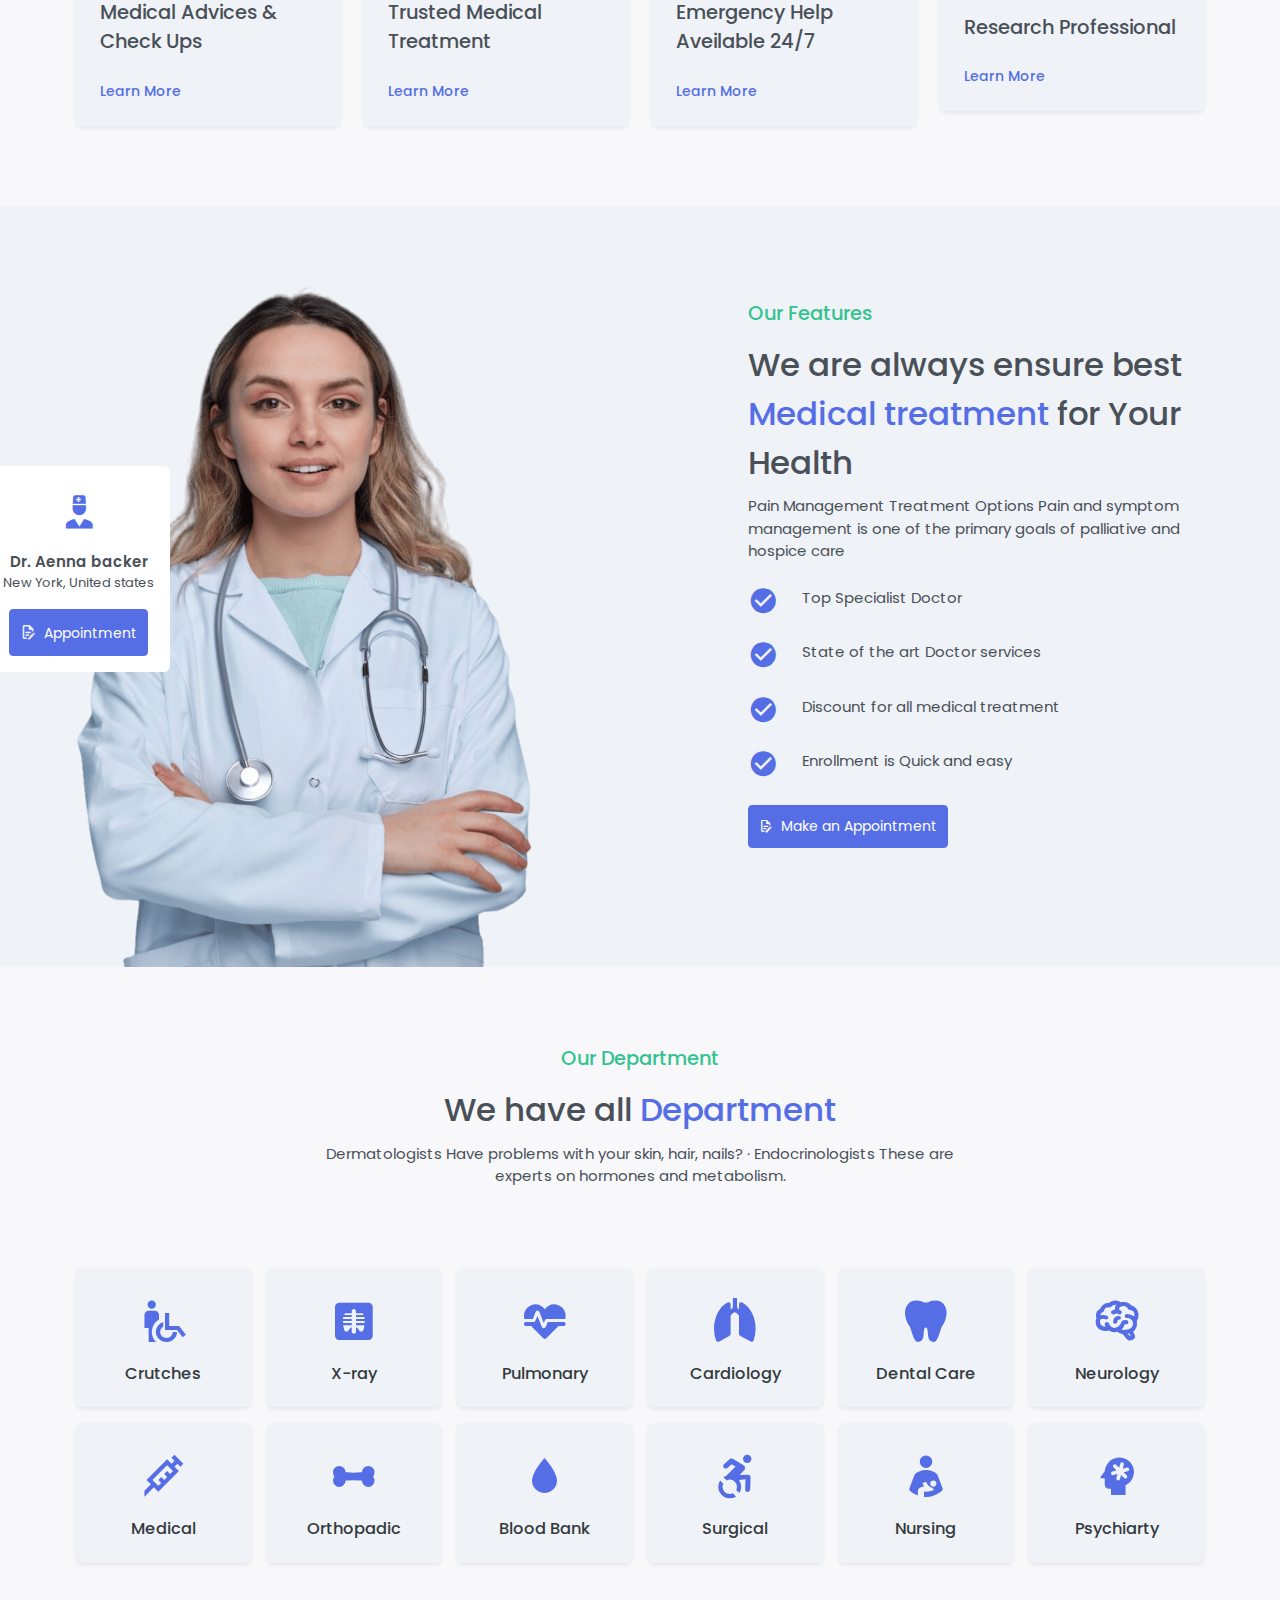
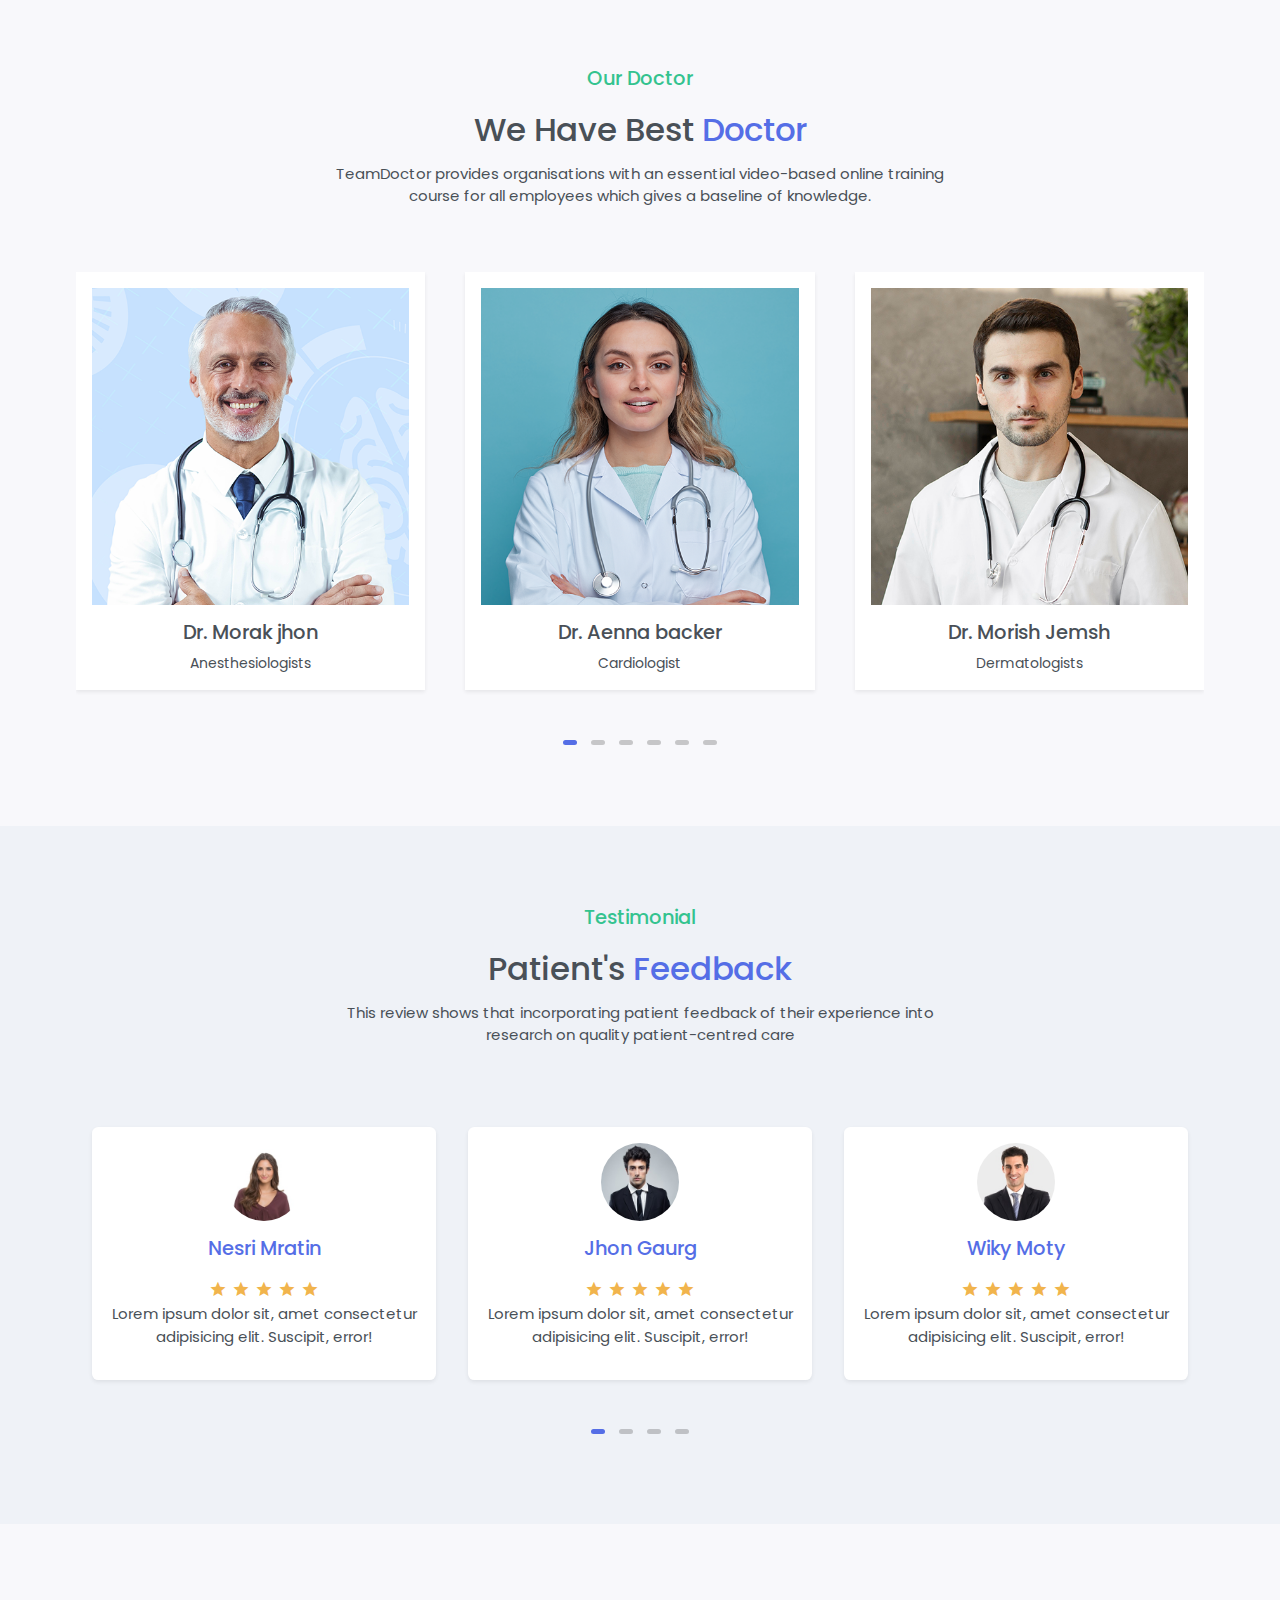
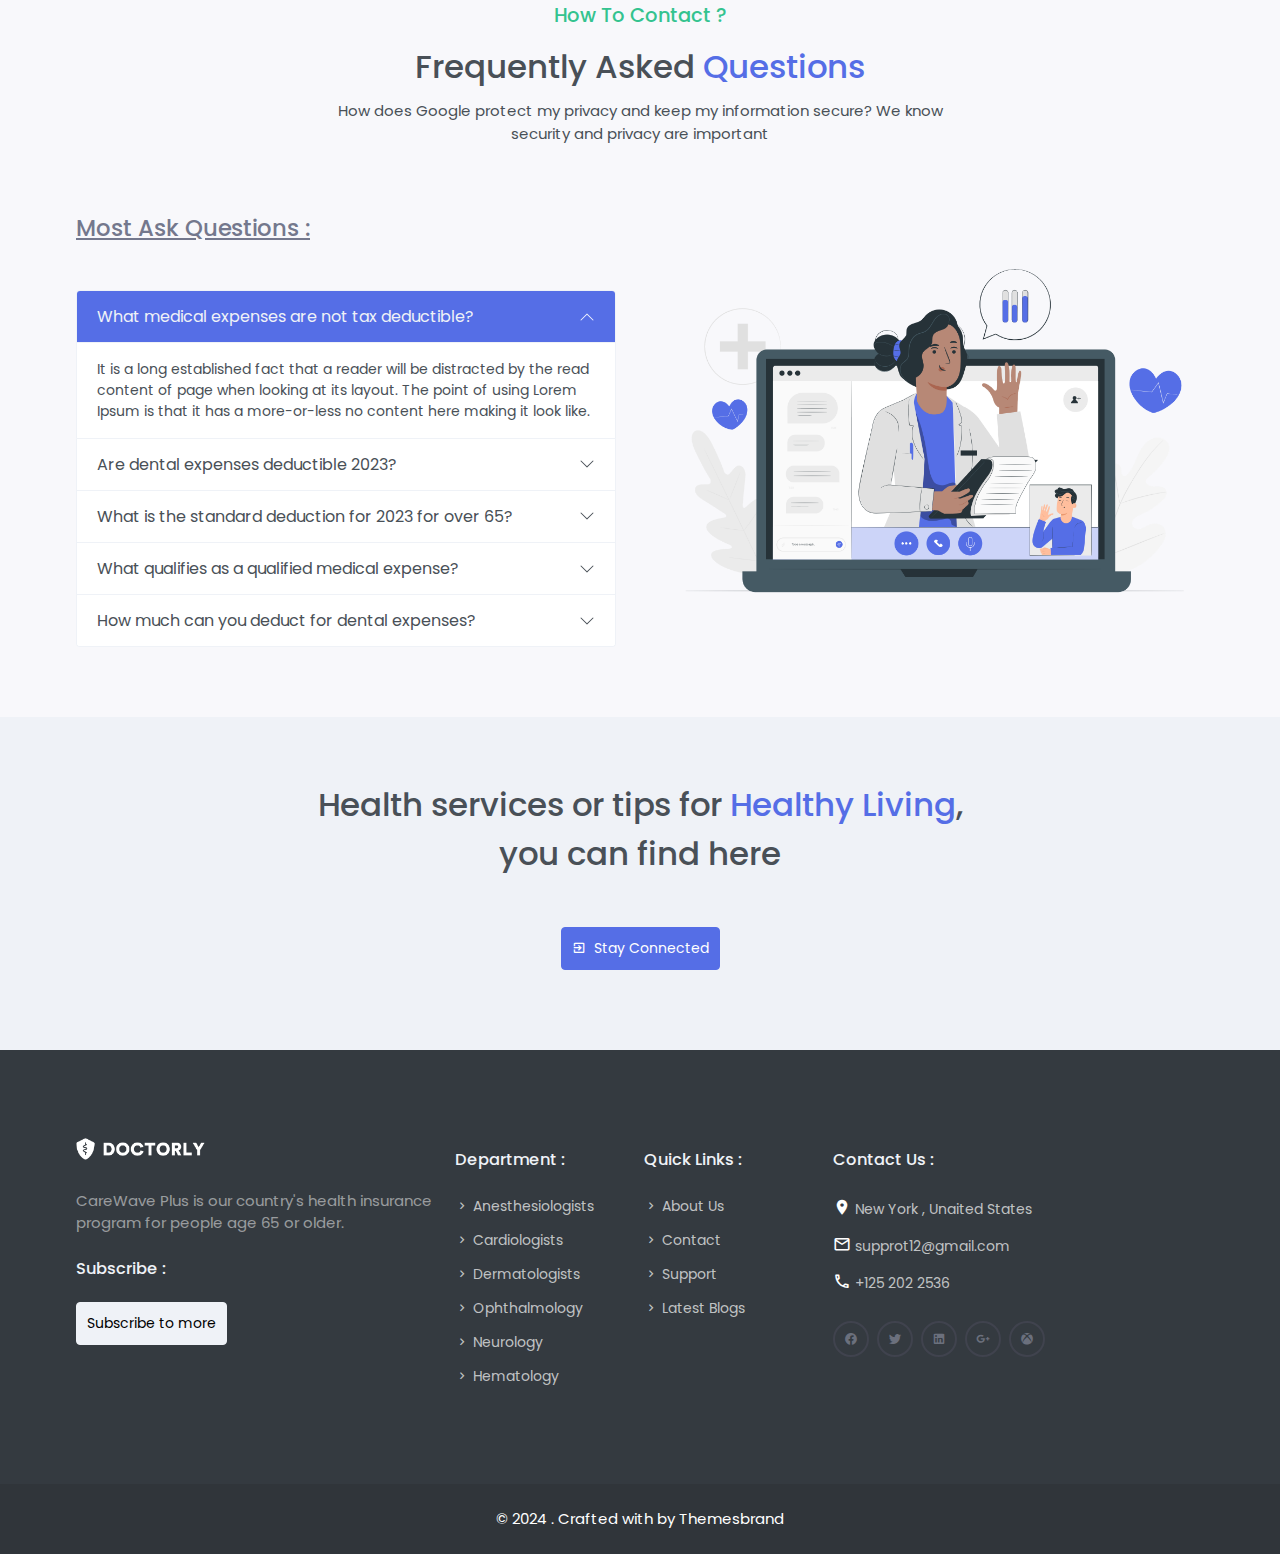
==== commit 5c94a2d1: "Mar 10, 2024, 5:55 PM" ====
--- a/index.html
+++ b/index.html
@@ -1,72 +1,78 @@
-<!DOCTYPE html><html lang="en"><head>
-    <meta charset="utf-8">
-    <title> Doctorly | Hospital &amp; Clinic Management Laravel System</title>
-    <meta name="viewport" content="width=device-width, initial-scale=1.0">
-    <meta name="description" content="Manage your hospital and clinic operations efficiently with Doctorly, a powerful Laravel-based system for healthcare institutions. Streamline patient records, appointments, billing, and more.">
-    <meta name="keywords" content="Doctorly, Hospital Management, Clinic Management, Laravel System, Healthcare Software">
-    <meta name="author" content="Themesbrand">
-
-    <!-- App favicon -->
-    <link rel="shortcut icon" href="favicon.ico">
-
-    <link rel="stylesheet" href="css/swiper-bundle.min.css">
-    <!-- App css -->
-<link href="css/bootstrap.min.css" id="bootstrap-style" rel="stylesheet" type="text/css">
-<link href="css/icons.min.css" rel="stylesheet" type="text/css">
-<link href="css/app.min.css" id="app-style" rel="stylesheet" type="text/css">
-<link href="css/toastr.min.css" rel="stylesheet" type="text/css">
-
-</head>
-
-<body>
-
-    <div class="landing-page">
-        <!-- header nav bar start  -->
-        <header>
-            <nav class="navbar navbar-expand-lg bg-body-tertiary fixed-top navbar-custom sticky sticky-light" id="navbar">
-                <div class="container">
-                    <a class="navbar-brand logo" href="#!">
-                        <img src="images/logo-dark.png" alt="" height="22">
-                    </a>
-                    <button class="navbar-toggler" type="button" data-bs-toggle="collapse" data-bs-target="#navbarNavDropdown" aria-controls="navbarNavDropdown" aria-expanded="false" aria-label="Toggle navigation">
-                        <span class="navbar-toggler-icon"></span>
-                    </button>
-                    <div class="collapse navbar-collapse" id="navbarNavDropdown">
-                        <ul class="navbar-nav mx-auto">
-                                                            <li class="nav-item">
+<!DOCTYPE html>
+<html lang="en">
+
+    <head>
+        <meta charset="utf-8" />
+        <title>CareWave Plus | Hospital &amp; Clinic Management System</title>
+        <meta name="viewport" content="width=device-width, initial-scale=1.0" />
+        <meta name="description"
+            content="Manage your hospital and clinic operations efficiently with CareWave Plus, a powerful Laravel-based system for healthcare institutions. Streamline patient records, appointments, billing, and more." />
+        <meta name="keywords"
+            content="CareWave Plus, Hospital Management, Clinic Management, Laravel System, Healthcare Software" />
+        <meta name="author" content="Themesbrand" />
+
+        <!-- App favicon -->
+        <link rel="shortcut icon" href="favicon.ico" />
+
+        <link rel="stylesheet" href="css/swiper-bundle.min.css" />
+        <!-- App css -->
+        <link href="css/bootstrap.min.css" id="bootstrap-style" rel="stylesheet" type="text/css" />
+        <link href="css/icons.min.css" rel="stylesheet" type="text/css" />
+        <link href="css/app.min.css" id="app-style" rel="stylesheet" type="text/css" />
+        <link href="css/toastr.min.css" rel="stylesheet" type="text/css" />
+    </head>
+
+    <body>
+        <div class="landing-page">
+            <!-- header nav bar start  -->
+            <header>
+                <nav class="navbar navbar-expand-lg bg-body-tertiary fixed-top navbar-custom sticky sticky-light"
+                    id="navbar">
+                    <div class="container">
+                        <a class="navbar-brand logo" href="#!">
+                            <img src="images/logo-dark.png" alt="" height="22" />
+                        </a>
+                        <button class="navbar-toggler" type="button" data-bs-toggle="collapse"
+                            data-bs-target="#navbarNavDropdown" aria-controls="navbarNavDropdown" aria-expanded="false"
+                            aria-label="Toggle navigation">
+                            <span class="navbar-toggler-icon"></span>
+                        </button>
+                        <div class="collapse navbar-collapse" id="navbarNavDropdown">
+                            <ul class="navbar-nav mx-auto">
+                                <li class="nav-item">
                                     <a class="nav-link active" aria-current="page" href="#home">Home</a>
                                 </li>
-                                                                                        <li class="nav-item">
+                                <li class="nav-item">
                                     <a class="nav-link" href="#services">Services</a>
                                 </li>
-                                                                                        <li class="nav-item">
+                                <li class="nav-item">
                                     <a class="nav-link" href="#departments">Departments</a>
                                 </li>
-                                                                                        <li class="nav-item">
+                                <li class="nav-item">
                                     <a class="nav-link" href="#team">Team</a>
                                 </li>
-                                                                                        <li class="nav-item">
+                                <li class="nav-item">
                                     <a class="nav-link" href="#reviews">Reviews</a>
                                 </li>
-                                                                                        <li class="nav-item">
+                                <li class="nav-item">
                                     <a class="nav-link" href="#faqs">FaQ's</a>
                                 </li>
-                                                                                        <li class="nav-item">
+                                <li class="nav-item">
                                     <a class="nav-link" href="#contact">Contact</a>
                                 </li>
-                                                    </ul>
-                        <div class="nav-btn">
-                                                            <a href="https://doctorly.themesbrand.website/login" class="btn btn-primary"><i class="mdi mdi-login me-2"></i>Log in</a>
-                                                    </div>
-                    </div>
-                </div>
-            </nav>
-        </header>
-        <!-- header nav bar end  -->
-
-
-        <!-- home-section start -->
-                    <section class="hero-section bg-img" id="home">
+                            </ul>
+                            <div class="nav-btn">
+                                <a href="https://doctorly.themesbrand.website/login" class="btn btn-primary"><i
+                                        class="mdi mdi-login me-2"></i>Log in</a>
+                            </div>
+                        </div>
+                    </div>
+                </nav>
+            </header>
+            <!-- header nav bar end  -->
+
+            <!-- home-section start -->
+            <section class="hero-section bg-img" id="home">
                 <div class="container">
                     <!-- row start  -->
                     <div class="row align-items-center justify-content-between g-3 g-lg-5">
@@ -76,19 +82,27 @@
                                     <h4 class="text-success">Certificated Doctors</h4>
                                 </div>
                                 <div class="hero-header">
-                                    <h1 class="display-6 lh-base fw-medium">Search and find <span class="text-primary">
-                                            our clinic </span>for better solution</h1>
-                                    <p>Expands Access To Care For Patients And Supports Community Health Staff And
-                                        Junior Doctors. Consult With Online Doctors In Worldwide - Book Appointment With Doctors.</p>
+                                    <h1 class="display-6 lh-base fw-medium">
+                                        Search and find
+                                        <span class="text-primary"> our clinic </span>for better
+                                        solution
+                                    </h1>
+                                    <p>
+                                        Expands Access To Care For Patients And Supports Community
+                                        Health Staff And Junior Doctors. Consult With Online Doctors
+                                        In Worldwide - Book Appointment With Doctors.
+                                    </p>
                                 </div>
                                 <div class="hero-btn mt-4">
-                                    <a href="https://doctorly.themesbrand.website/login" class="btn btn-primary"><i class="mdi mdi-file-document-edit-outline me-2"></i>Make an Appointment</a>
+                                    <a href="https://doctorly.themesbrand.website/login" class="btn btn-primary"><i
+                                            class="mdi mdi-file-document-edit-outline me-2"></i>Make
+                                        an Appointment</a>
                                 </div>
                             </div>
                         </div>
                         <div class="col-lg-7 align-self-end">
                             <div class="img-part ms-auto">
-                                <img src="images/doctor-team.png" alt="doctor" class="img-fluid img-width">
+                                <img src="images/doctor-team.png" alt="doctor" class="img-fluid img-width" />
                                 <div class="img-text text-center p-3 pb-1 rounded-3 z-n1">
                                     <i class="mdi mdi-ambulance"></i>
                                     <p class="my-2 fw-semibold">24 Hour Doctor</p>
@@ -99,7 +113,9 @@
                                 <div class="img-text-1 text-start rounded-3 px-3 p-2">
                                     <i class="mdi mdi-doctor"></i>
                                     <div class="text">
-                                        <p class="pt-2 pb-2 ms-4 fw-semibold mb-0">Best Doctor In Our Hospital</p>
+                                        <p class="pt-2 pb-2 ms-4 fw-semibold mb-0">
+                                            Best Doctor In Our Hospital
+                                        </p>
                                         <div class="ms-4">
                                             <span>All Department</span>
                                         </div>
@@ -115,8 +131,8 @@
                 </div>
             </section>
             <!-- home-section end  -->
-        
-                    <!-- services-section start  -->
+
+            <!-- services-section start  -->
             <section class="section about-section bg-light" id="services">
                 <div class="container">
                     <!-- row start  -->
@@ -124,8 +140,7 @@
                         <div class="col-lg-12">
                             <div class="about-header text-center">
                                 <h1>Health services for you</h1>
-                                <p> We are always here to listening and understanding</p>
-
+                                <p>We are always here to listening and understanding</p>
                             </div>
                         </div>
                     </div>
@@ -137,42 +152,36 @@
                                 <div class="icon-text p-4 pb-3 text-center shadow">
                                     <i class="mdi mdi-virus"></i>
                                     <p class="mt-4 fw-semibold">Covid-19 Test</p>
-
                                 </div>
                             </div>
                             <div class="col-lg-2 col-md-6">
                                 <div class="icon-text p-4 pb-3 bg-primary text-center shadow">
                                     <i class="mdi mdi-tooth"></i>
                                     <p class="mt-4 fw-semibold text-light">Dental Care</p>
-
                                 </div>
                             </div>
                             <div class="col-lg-2 col-md-6">
                                 <div class="icon-text p-4 pb-3 text-center shadow">
                                     <i class="mdi mdi-heart-pulse"></i>
                                     <p class="mt-4 fw-semibold">Heart Caring</p>
-
                                 </div>
                             </div>
                             <div class="col-lg-2 col-md-6">
                                 <div class="icon-text p-4 pb-3 bg-primary text-center shadow">
                                     <i class="mdi mdi-bone"></i>
                                     <p class="mt-4 fw-semibold text-light">Orthopadic</p>
-
                                 </div>
                             </div>
                             <div class="col-lg-2 col-md-6">
                                 <div class="icon-text p-4 pb-3 text-center shadow">
                                     <i class="mdi mdi-clipboard-search-outline"></i>
                                     <p class="mt-4 fw-semibold">Research</p>
-
                                 </div>
                             </div>
                             <div class="col-lg-2 col-md-6">
                                 <div class="icon-text p-4 pb-3 bg-primary text-center shadow">
                                     <i class="mdi mdi-lungs"></i>
                                     <p class="mt-4 fw-semibold text-light">Lungs</p>
-
                                 </div>
                             </div>
                         </div>
@@ -181,18 +190,22 @@
                 </div>
             </section>
             <!-- services-section end  -->
-        
-                    <!-- services-section start  -->
+
+            <!-- services-section start  -->
             <section class="section services-section">
                 <div class="container">
                     <!-- row start  -->
                     <div class="row justify-content-center">
                         <div class="col-lg-8">
                             <div class="about-header text-center">
-                                <h1 class="lh-base">Why Choose <span class="text-primary">Doctorly </span>Home care ?
+                                <h1 class="lh-base">
+                                    Why Choose
+                                    <span class="text-primary">CareWave Plus </span>Home care ?
                                 </h1>
-                                <p>The medical profession is the most respected profession in the world. No matter
-                                    where you work, you as a doctor</p>
+                                <p>
+                                    The medical profession is the most respected profession in the
+                                    world. No matter where you work, you as a doctor
+                                </p>
                             </div>
                         </div>
                     </div>
@@ -233,21 +246,22 @@
                 </div>
             </section>
             <!-- services-section end  -->
-        
-                    <!-- features-section start  -->
+
+            <!-- features-section start  -->
             <section class="features-section bg-light" id="features">
                 <div class="container">
                     <!-- row start  -->
                     <div class="row align-items-center justify-content-between">
                         <div class="col-lg-5">
                             <div class="features-img">
-                                <img src="images/doctor-2.png" alt="doctor" class="img-fluid">
+                                <img src="images/doctor-2.png" alt="doctor" class="img-fluid" />
                                 <div class="img-text-2 text-center bg-white p-3 pb-3 rounded-3">
                                     <i class="mdi mdi-doctor"></i>
-                                    <p class="mt-2 mb-0 fw-semibold">Dr. Aenna backer </p>
+                                    <p class="mt-2 mb-0 fw-semibold">Dr. Aenna backer</p>
                                     <span>New York, United states</span>
                                     <div class="hero-btn mt-3">
-                                        <a href="#!" class="btn btn-primary"><i class="mdi mdi-file-document-edit-outline me-2 p-0 bg-primary fs-5 text-light"></i>Appointment</a>
+                                        <a href="#!" class="btn btn-primary"><i
+                                                class="mdi mdi-file-document-edit-outline me-2 p-0 bg-primary fs-5 text-light"></i>Appointment</a>
                                     </div>
                                 </div>
                             </div>
@@ -257,10 +271,15 @@
                                 <div class="title-sm">
                                     <h4 class="text-success">Our Features</h4>
                                 </div>
-                                <h1 class="lh-base mt-3">We are always ensure best <span class="text-primary">Medical
-                                        treatment</span> for Your Health</h1>
-                                <p>Pain Management Treatment Options Pain and symptom management is one of the primary
-                                    goals of palliative and hospice care</p>
+                                <h1 class="lh-base mt-3">
+                                    We are always ensure best
+                                    <span class="text-primary">Medical treatment</span> for Your
+                                    Health
+                                </h1>
+                                <p>
+                                    Pain Management Treatment Options Pain and symptom management
+                                    is one of the primary goals of palliative and hospice care
+                                </p>
                             </div>
                             <div class="features-list d-flex mt-2">
                                 <i class="mdi mdi-check-circle"></i>
@@ -279,17 +298,18 @@
                                 <p class="pt-2 ms-4">Enrollment is Quick and easy</p>
                             </div>
                             <div class="feature-btn mt-3 mb-5">
-                                <a href="#!" class="btn btn-primary"><i class="mdi mdi-file-document-edit-outline me-2"></i>Make an Appointment</a>
-                            </div>
-                        </div>
-
+                                <a href="#!" class="btn btn-primary"><i
+                                        class="mdi mdi-file-document-edit-outline me-2"></i>Make
+                                    an Appointment</a>
+                            </div>
+                        </div>
                     </div>
                     <!-- row end  -->
                 </div>
             </section>
             <!-- features-section end  -->
-        
-                    <!-- departments-section start  -->
+
+            <!-- departments-section start  -->
             <section class="section department-section pb-4" id="departments">
                 <div class="container">
                     <div class="row justify-content-center">
@@ -298,15 +318,17 @@
                                 <div class="title-sm">
                                     <h4 class="text-success">Our Department</h4>
                                 </div>
-                                <h1 class="lh-base mt-3">We have all <span class="text-primary">Department</span></h1>
-                                <p>Dermatologists Have problems with your skin, hair, nails? · Endocrinologists These
-                                    are
-                                    experts on hormones and metabolism. </p>
-                            </div>
-                        </div>
-                    </div>
-                    <div class="row mt-5
-                 g-3">
+                                <h1 class="lh-base mt-3">
+                                    We have all <span class="text-primary">Department</span>
+                                </h1>
+                                <p>
+                                    Dermatologists Have problems with your skin, hair, nails? ·
+                                    Endocrinologists These are experts on hormones and metabolism.
+                                </p>
+                            </div>
+                        </div>
+                    </div>
+                    <div class="row mt-5 g-3">
                         <div class="col-lg-2 col-md-6">
                             <a href="#!">
                                 <div class="department-content text-center p-3 bg-light rounded-3 shadow-sm">
@@ -343,7 +365,7 @@
                             <a href="#!">
                                 <div class="department-content text-center p-3 bg-light rounded-3 shadow-sm">
                                     <i class="mdi mdi-tooth"></i>
-                                    <h5 class="mt-1">Dental Care </h5>
+                                    <h5 class="mt-1">Dental Care</h5>
                                 </div>
                             </a>
                         </div>
@@ -356,7 +378,6 @@
                             </a>
                         </div>
 
-
                         <div class="col-lg-2 col-md-6">
                             <a href="#!">
                                 <div class="department-content text-center p-3 bg-light rounded-3 shadow-sm">
@@ -409,8 +430,8 @@
                 </div>
             </section>
             <!-- departments-section end  -->
-        
-                    <!-- doctors-section start  -->
+
+            <!-- doctors-section start  -->
             <section class="section team-section" id="team">
                 <div class="container">
                     <div class="row justify-content-center">
@@ -419,11 +440,14 @@
                                 <div class="title-sm">
                                     <h4 class="text-success">Our Doctor</h4>
                                 </div>
-                                <h1 class="lh-base mt-3">We Have Best <span class="text-primary">Doctor</span></h1>
-                                <p>TeamDoctor provides organisations with an essential video-based online training
-                                    course
-                                    for
-                                    all employees which gives a baseline of knowledge. </p>
+                                <h1 class="lh-base mt-3">
+                                    We Have Best <span class="text-primary">Doctor</span>
+                                </h1>
+                                <p>
+                                    TeamDoctor provides organisations with an essential
+                                    video-based online training course for all employees which
+                                    gives a baseline of knowledge.
+                                </p>
                             </div>
                         </div>
                     </div>
@@ -433,7 +457,7 @@
                                 <div class="swiper-wrapper mb-5">
                                     <div class="swiper-slide">
                                         <div class="doctor-img shadow-sm p-3">
-                                            <img src="images/doctor-4.png" alt="doctor" class="img-fluid">
+                                            <img src="images/doctor-4.png" alt="doctor" class="img-fluid" />
                                             <div class="doctor-detail mt-3 text-center">
                                                 <h4>Dr. Morak jhon</h4>
                                                 <p>Anesthesiologists</p>
@@ -442,40 +466,37 @@
                                     </div>
                                     <div class="swiper-slide">
                                         <div class="doctor-img shadow-sm p-3">
-                                            <img src="images/doctor-3.png" alt="doctor" class="img-fluid">
+                                            <img src="images/doctor-3.png" alt="doctor" class="img-fluid" />
 
                                             <div class="doctor-detail mt-3 text-center">
                                                 <h4>Dr. Aenna backer</h4>
                                                 <p>Cardiologist</p>
-
                                             </div>
                                         </div>
                                     </div>
                                     <div class="swiper-slide">
                                         <div class="doctor-img shadow-sm p-3">
-                                            <img src="images/doctor-5.png" alt="doctor" class="img-fluid">
+                                            <img src="images/doctor-5.png" alt="doctor" class="img-fluid" />
 
                                             <div class="doctor-detail mt-3 text-center">
                                                 <h4>Dr. Morish Jemsh</h4>
                                                 <p>Dermatologists</p>
-
                                             </div>
                                         </div>
                                     </div>
                                     <div class="swiper-slide">
                                         <div class="doctor-img shadow-sm p-3">
-                                            <img src="images/doctor-6.png" alt="doctor" class="img-fluid">
+                                            <img src="images/doctor-6.png" alt="doctor" class="img-fluid" />
 
                                             <div class="doctor-detail mt-3 text-center">
                                                 <h4>Dr. Olivia Nebar</h4>
                                                 <p>Endocrinologists</p>
-
                                             </div>
                                         </div>
                                     </div>
                                     <div class="swiper-slide">
                                         <div class="doctor-img shadow-sm p-3">
-                                            <img src="images/doctor-7.jpg" alt="doctor" class="img-fluid">
+                                            <img src="images/doctor-7.jpg" alt="doctor" class="img-fluid" />
 
                                             <div class="doctor-detail mt-3 text-center">
                                                 <h4>Dr. Hory Mant</h4>
@@ -485,7 +506,7 @@
                                     </div>
                                     <div class="swiper-slide">
                                         <div class="doctor-img shadow-sm p-3">
-                                            <img src="images/doctor-8.jpg" alt="doctor" class="img-fluid">
+                                            <img src="images/doctor-8.jpg" alt="doctor" class="img-fluid" />
 
                                             <div class="doctor-detail mt-3 text-center">
                                                 <h4>Dr. Vrutki vahut</h4>
@@ -495,27 +516,24 @@
                                     </div>
                                     <div class="swiper-slide">
                                         <div class="doctor-img shadow-sm p-3">
-                                            <img src="images/doctor-9.jpg" alt="doctor" class="img-fluid">
+                                            <img src="images/doctor-9.jpg" alt="doctor" class="img-fluid" />
 
                                             <div class="doctor-detail mt-3 text-center">
                                                 <h4>Dr. Krish Bardan</h4>
                                                 <p>Dermatologists</p>
-
                                             </div>
                                         </div>
                                     </div>
                                     <div class="swiper-slide">
                                         <div class="doctor-img shadow-sm p-3 mb-2">
-                                            <img src="images/doctor-10.jpg" alt="doctor" class="img-fluid">
+                                            <img src="images/doctor-10.jpg" alt="doctor" class="img-fluid" />
 
                                             <div class="doctor-detail mt-3 text-center">
                                                 <h4>Dr. Teri Hrio</h4>
                                                 <p>Endocrinologists</p>
-
-                                            </div>
-                                        </div>
-                                    </div>
-
+                                            </div>
+                                        </div>
+                                    </div>
                                 </div>
                                 <div class="swiper-pagination"></div>
                             </div>
@@ -524,8 +542,8 @@
                 </div>
             </section>
             <!-- doctors-section end  -->
-        
-                    <!-- testimonial-section start  -->
+
+            <!-- testimonial-section start  -->
             <section class="section testimonial-section bg-light overflow-hidden" id="reviews">
                 <div class="container">
                     <div class="row justify-content-center">
@@ -534,11 +552,13 @@
                                 <div class="title-sm">
                                     <h4 class="text-success">Testimonial</h4>
                                 </div>
-                                <h1 class="lh-base mt-3">Patient's <span class="text-primary"> Feedback</span></h1>
-                                <p> This review shows that incorporating patient feedback of their experience into
-                                    research
-                                    on
-                                    quality patient-centred care</p>
+                                <h1 class="lh-base mt-3">
+                                    Patient's <span class="text-primary"> Feedback</span>
+                                </h1>
+                                <p>
+                                    This review shows that incorporating patient feedback of their
+                                    experience into research on quality patient-centred care
+                                </p>
                             </div>
                         </div>
                     </div>
@@ -551,7 +571,8 @@
                                     <div class="swiper-slide bg-light">
                                         <div class="testi-box p-3 position-relative">
                                             <div class="user-img shadow-sm p-3 bg-white rounded-3">
-                                                <img src="images/img-1.jpg" alt="doctor" class="img-fluid rounded-circle w-25 mx-auto">
+                                                <img src="images/img-1.jpg" alt="doctor"
+                                                    class="img-fluid rounded-circle w-25 mx-auto" />
                                                 <div class="user-detail mt-3 text-center">
                                                     <h4 class="mb-3 text-primary">Nesri Mratin</h4>
                                                     <i class="mdi mdi-star"></i>
@@ -559,20 +580,20 @@
                                                     <i class="mdi mdi-star"></i>
                                                     <i class="mdi mdi-star"></i>
                                                     <i class="mdi mdi-star"></i>
-                                                    <p>Lorem ipsum dolor sit, amet consectetur adipisicing elit.
-                                                        Suscipit,
-                                                        error!</p>
-
+                                                    <p>
+                                                        Lorem ipsum dolor sit, amet consectetur adipisicing
+                                                        elit. Suscipit, error!
+                                                    </p>
                                                 </div>
                                             </div>
-
                                         </div>
                                         <!--end testi-box-->
                                     </div>
                                     <div class="swiper-slide bg-light">
                                         <div class="testi-box p-3 position-relative">
                                             <div class="user-img shadow-sm p-3 bg-white rounded-3">
-                                                <img src="images/img-2.jpg" alt="doctor" class="img-fluid rounded-circle w-25 mx-auto">
+                                                <img src="images/img-2.jpg" alt="doctor"
+                                                    class="img-fluid rounded-circle w-25 mx-auto" />
                                                 <div class="user-detail mt-3 text-center">
                                                     <h4 class="mb-3 text-primary">Jhon Gaurg</h4>
                                                     <i class="mdi mdi-star"></i>
@@ -580,20 +601,20 @@
                                                     <i class="mdi mdi-star"></i>
                                                     <i class="mdi mdi-star"></i>
                                                     <i class="mdi mdi-star"></i>
-                                                    <p>Lorem ipsum dolor sit, amet consectetur adipisicing elit.
-                                                        Suscipit,
-                                                        error!</p>
-
+                                                    <p>
+                                                        Lorem ipsum dolor sit, amet consectetur adipisicing
+                                                        elit. Suscipit, error!
+                                                    </p>
                                                 </div>
                                             </div>
-
                                         </div>
                                         <!--end testi-box-->
                                     </div>
                                     <div class="swiper-slide bg-light">
                                         <div class="testi-box p-3 position-relative">
                                             <div class="user-img shadow-sm p-3 bg-white rounded-3">
-                                                <img src="images/img-4.jpg" alt="doctor" class="img-fluid rounded-circle w-25 mx-auto">
+                                                <img src="images/img-4.jpg" alt="doctor"
+                                                    class="img-fluid rounded-circle w-25 mx-auto" />
                                                 <div class="user-detail mt-3 text-center">
                                                     <h4 class="mb-3 text-primary">Wiky Moty</h4>
                                                     <i class="mdi mdi-star"></i>
@@ -601,20 +622,20 @@
                                                     <i class="mdi mdi-star"></i>
                                                     <i class="mdi mdi-star"></i>
                                                     <i class="mdi mdi-star"></i>
-                                                    <p>Lorem ipsum dolor sit, amet consectetur adipisicing elit.
-                                                        Suscipit,
-                                                        error!</p>
-
+                                                    <p>
+                                                        Lorem ipsum dolor sit, amet consectetur adipisicing
+                                                        elit. Suscipit, error!
+                                                    </p>
                                                 </div>
                                             </div>
-
                                         </div>
                                         <!-- end testi-box -->
                                     </div>
                                     <div class="swiper-slide bg-light">
                                         <div class="testi-box p-3 position-relative">
                                             <div class="user-img shadow-sm p-3 bg-white rounded-3">
-                                                <img src="images/img-3.png" alt="doctor" class="img-fluid rounded-circle w-25 mx-auto">
+                                                <img src="images/img-3.png" alt="doctor"
+                                                    class="img-fluid rounded-circle w-25 mx-auto" />
                                                 <div class="user-detail mt-3 text-center">
                                                     <h4 class="my-3 text-primary">Jeky Jodh</h4>
                                                     <i class="mdi mdi-star"></i>
@@ -622,13 +643,12 @@
                                                     <i class="mdi mdi-star"></i>
                                                     <i class="mdi mdi-star"></i>
                                                     <i class="mdi mdi-star"></i>
-                                                    <p>Lorem ipsum dolor sit, amet consectetur adipisicing elit.
-                                                        Suscipit,
-                                                        error!</p>
-
+                                                    <p>
+                                                        Lorem ipsum dolor sit, amet consectetur adipisicing
+                                                        elit. Suscipit, error!
+                                                    </p>
                                                 </div>
                                             </div>
-
                                         </div>
                                         <!--end testi-box-->
                                     </div>
@@ -638,15 +658,14 @@
                         </div>
                         <!--end col-->
                     </div>
-
 
                     <!-- row end  -->
                 </div>
             </section>
             <!-- testimonial-section end  -->
-        
-        <!-- appoiment-section start  -->
-        <!-- <section class="section appoiment-section">
+
+            <!-- appoiment-section start  -->
+            <!-- <section class="section appoiment-section">
         <div class="container">
 
             <div class="form-part mt-5">
@@ -701,9 +720,9 @@
         </div>
     </section> -->
 
-        <!-- appoiment-section end  -->
-
-                    <section class="section faq-section pb-3" id="faqs">
+            <!-- appoiment-section end  -->
+
+            <section class="section faq-section pb-3" id="faqs">
                 <div class="container">
                     <div class="row justify-content-center">
                         <div class="col-lg-7">
@@ -711,91 +730,109 @@
                                 <div class="title-sm">
                                     <h4 class="text-success">How To Contact ?</h4>
                                 </div>
-                                <h1 class="lh-base mt-3">Frequently Asked<span class="text-primary"> Questions</span>
+                                <h1 class="lh-base mt-3">
+                                    Frequently Asked<span class="text-primary"> Questions</span>
                                 </h1>
-                                <p> How does Google protect my privacy and keep my information secure? We know security
-                                    and
-                                    privacy are important</p>
+                                <p>
+                                    How does Google protect my privacy and keep my information
+                                    secure? We know security and privacy are important
+                                </p>
                             </div>
                         </div>
                     </div>
                     <div class="row align-items-center justify-content-between g-3 g-lg-5">
                         <div class="col-lg-6">
-                            <h3 class="mb-5 text-muted text-decoration-underline">Most Ask Questions :</h3>
+                            <h3 class="mb-5 text-muted text-decoration-underline">
+                                Most Ask Questions :
+                            </h3>
                             <div class="accordion" id="accordionExample">
                                 <div class="accordion-item">
                                     <h2 class="accordion-header">
-                                        <button class="accordion-button" type="button" data-bs-toggle="collapse" data-bs-target="#collapseOne" aria-expanded="true" aria-controls="collapseOne">
+                                        <button class="accordion-button" type="button" data-bs-toggle="collapse"
+                                            data-bs-target="#collapseOne" aria-expanded="true"
+                                            aria-controls="collapseOne">
                                             What medical expenses are not tax deductible?
                                         </button>
                                     </h2>
-                                    <div id="collapseOne" class="accordion-collapse collapse show" data-bs-parent="#accordionExample">
+                                    <div id="collapseOne" class="accordion-collapse collapse show"
+                                        data-bs-parent="#accordionExample">
                                         <div class="accordion-body">
-                                            It is a long established fact that a reader will be distracted by the read
-                                            content of page when looking at its layout. The point of using Lorem Ipsum
-                                            is
-                                            that it has a more-or-less no content here making it look like.
-
+                                            It is a long established fact that a reader will be
+                                            distracted by the read content of page when looking at its
+                                            layout. The point of using Lorem Ipsum is that it has a
+                                            more-or-less no content here making it look like.
                                         </div>
                                     </div>
                                 </div>
                                 <div class="accordion-item">
                                     <h2 class="accordion-header">
-                                        <button class="accordion-button collapsed" type="button" data-bs-toggle="collapse" data-bs-target="#collapseTwo" aria-expanded="false" aria-controls="collapseTwo">
+                                        <button class="accordion-button collapsed" type="button"
+                                            data-bs-toggle="collapse" data-bs-target="#collapseTwo"
+                                            aria-expanded="false" aria-controls="collapseTwo">
                                             Are dental expenses deductible 2023?
                                         </button>
                                     </h2>
-                                    <div id="collapseTwo" class="accordion-collapse collapse" data-bs-parent="#accordionExample">
+                                    <div id="collapseTwo" class="accordion-collapse collapse"
+                                        data-bs-parent="#accordionExample">
                                         <div class="accordion-body">
-                                            It is a long established fact that a reader will be distracted by the read
-                                            content of page when looking at its layout. The point of using Lorem Ipsum
-                                            is
-                                            that it has a more-or-less no content here making it look like.
+                                            It is a long established fact that a reader will be
+                                            distracted by the read content of page when looking at its
+                                            layout. The point of using Lorem Ipsum is that it has a
+                                            more-or-less no content here making it look like.
                                         </div>
                                     </div>
                                 </div>
                                 <div class="accordion-item">
                                     <h2 class="accordion-header">
-                                        <button class="accordion-button collapsed" type="button" data-bs-toggle="collapse" data-bs-target="#collapseThree" aria-expanded="false" aria-controls="collapseThree">
+                                        <button class="accordion-button collapsed" type="button"
+                                            data-bs-toggle="collapse" data-bs-target="#collapseThree"
+                                            aria-expanded="false" aria-controls="collapseThree">
                                             What is the standard deduction for 2023 for over 65?
                                         </button>
                                     </h2>
-                                    <div id="collapseThree" class="accordion-collapse collapse" data-bs-parent="#accordionExample">
+                                    <div id="collapseThree" class="accordion-collapse collapse"
+                                        data-bs-parent="#accordionExample">
                                         <div class="accordion-body">
-                                            It is a long established fact that a reader will be distracted by the read
-                                            content of page when looking at its layout. The point of using Lorem Ipsum
-                                            is
-                                            that it has a more-or-less no content here making it look like.
+                                            It is a long established fact that a reader will be
+                                            distracted by the read content of page when looking at its
+                                            layout. The point of using Lorem Ipsum is that it has a
+                                            more-or-less no content here making it look like.
                                         </div>
                                     </div>
                                 </div>
                                 <div class="accordion-item">
                                     <h2 class="accordion-header">
-                                        <button class="accordion-button collapsed" type="button" data-bs-toggle="collapse" data-bs-target="#collapseFour" aria-expanded="false" aria-controls="collapseFour">
+                                        <button class="accordion-button collapsed" type="button"
+                                            data-bs-toggle="collapse" data-bs-target="#collapseFour"
+                                            aria-expanded="false" aria-controls="collapseFour">
                                             What qualifies as a qualified medical expense?
                                         </button>
                                     </h2>
-                                    <div id="collapseFour" class="accordion-collapse collapse" data-bs-parent="#accordionExample">
+                                    <div id="collapseFour" class="accordion-collapse collapse"
+                                        data-bs-parent="#accordionExample">
                                         <div class="accordion-body">
-                                            It is a long established fact that a reader will be distracted by the read
-                                            content of page when looking at its layout. The point of using Lorem Ipsum
-                                            is
-                                            that it has a more-or-less no content here making it look like.
+                                            It is a long established fact that a reader will be
+                                            distracted by the read content of page when looking at its
+                                            layout. The point of using Lorem Ipsum is that it has a
+                                            more-or-less no content here making it look like.
                                         </div>
                                     </div>
                                 </div>
                                 <div class="accordion-item">
                                     <h2 class="accordion-header">
-                                        <button class="accordion-button collapsed" type="button" data-bs-toggle="collapse" data-bs-target="#collapseFive" aria-expanded="false" aria-controls="collapseFive">
+                                        <button class="accordion-button collapsed" type="button"
+                                            data-bs-toggle="collapse" data-bs-target="#collapseFive"
+                                            aria-expanded="false" aria-controls="collapseFive">
                                             How much can you deduct for dental expenses?
                                         </button>
                                     </h2>
-                                    <div id="collapseFive" class="accordion-collapse collapse" data-bs-parent="#accordionExample">
+                                    <div id="collapseFive" class="accordion-collapse collapse"
+                                        data-bs-parent="#accordionExample">
                                         <div class="accordion-body">
-                                            It is a long established fact that a reader will be distracted by the read
-                                            content of page when looking at its layout. The point of using Lorem Ipsum
-                                            is
-                                            that it has a more-or-less no content here making it look like.
+                                            It is a long established fact that a reader will be
+                                            distracted by the read content of page when looking at its
+                                            layout. The point of using Lorem Ipsum is that it has a
+                                            more-or-less no content here making it look like.
                                         </div>
                                     </div>
                                 </div>
@@ -803,24 +840,27 @@
                         </div>
 
                         <div class="col-lg-6">
-                            <img src="images/Online%20Doctor-pana.png" alt="" class="img-fluid">
-
+                            <img src="images/Online%20Doctor-pana.png" alt="" class="img-fluid" />
                         </div>
                     </div>
                 </div>
             </section>
-        
-                    <!-- cta-section start  -->
+
+            <!-- cta-section start  -->
             <section class="section cta-section bg-light pt-5" id="contact">
                 <div class="container">
                     <!-- row start  -->
                     <div class="row align-items-center justify-content-center text-center">
                         <div class="col-lg-7">
                             <div class="cta-header">
-                                <h1 class="lh-base mt-3">Health services or tips for <span class="text-primary">
-                                        Healthy Living</span>, you can find here</h1>
+                                <h1 class="lh-base mt-3">
+                                    Health services or tips for
+                                    <span class="text-primary"> Healthy Living</span>, you can
+                                    find here
+                                </h1>
                                 <div class="cta-btn mt-5">
-                                    <a href="#!" class="btn btn-primary"><i class="mdi mdi-login-variant me-2"></i>Stay Connected</a>
+                                    <a href="#!" class="btn btn-primary"><i class="mdi mdi-login-variant me-2"></i>Stay
+                                        Connected</a>
                                 </div>
                             </div>
                         </div>
@@ -829,130 +869,135 @@
                 </div>
             </section>
             <!-- cta-section end  -->
-        
-        <!-- footer-section start  -->
-        <footer class="section footer-section bg-dark">
-            <div class="container">
-                <!-- row start  -->
-                <div class="row justify-content-between g-2">
-                    <div class="col-lg-4">
-                        <a class="brand-logo" href="#!">
-                            <img src="images/logo-light.png" alt="" height="22">
-                        </a>
-                        <p class="mt-4 text-white-50">Doctorly is our country's health insurance program for people age
-                            65 or older.</p>
-                        <div class="footer-btn mt-4">
-                            <h5>Subscribe :</h5>
-                            <a href="#!" class="btn btn-light">Subscribe to more</a>
-                        </div>
-                    </div>
-
-
-                    <div class="col-lg-2">
-                        <h5>Department :</h5>
-                        <ul>
-                            <li>
-                                <a href="#!"><i class="mdi mdi-chevron-right"></i>
-                                    Anesthesiologists</a>
-                            </li>
-                            <li>
-                                <a href="#!"><i class="mdi mdi-chevron-right"></i>
-                                    Cardiologists </a>
-                            </li>
-                            <li>
-                                <a href="#!"><i class="mdi mdi-chevron-right"></i>
-                                    Dermatologists</a>
-                            </li>
-                            <li>
-                                <a href="#!"><i class="mdi mdi-chevron-right"></i>
-                                    Ophthalmology</a>
-                            </li>
-                            <li>
-                                <a href="#!"><i class="mdi mdi-chevron-right"></i>
-                                    Neurology</a>
-                            </li>
-                            <li>
-                                <a href="#!"><i class="mdi mdi-chevron-right"></i>
-                                    Hematology</a>
-                            </li>
-                        </ul>
-                    </div>
-                    <div class="col-lg-2">
-                        <h5>Quick Links :</h5>
-                        <ul>
-                            <li>
-                                <a href="#!"><i class="mdi mdi-chevron-right"></i>
-                                    About Us</a>
-                            </li>
-                            <li>
-                                <a href="#!"><i class="mdi mdi-chevron-right"></i>
-                                    Contact</a>
-                            </li>
-                            <li>
-                                <a href="#!"><i class="mdi mdi-chevron-right"></i>
-                                    Support</a>
-                            </li>
-                            <li>
-                                <a href="#!"><i class="mdi mdi-chevron-right"></i>
-                                    Latest Blogs</a>
-                            </li>
-                        </ul>
-                    </div>
-                    <div class="col-lg-4">
-                        <h5>Contact Us :</h5>
-                        <ul>
-                            <li>
-                                <span class="text-white"><span class="mdi mdi-map-marker font-size-18"></span> </span> <a href="#!">New York , Unaited
-                                    States</a>
-                            </li>
-                            <li>
-                                <span class="text-white"><span class="mdi mdi-email-outline font-size-18"></span> </span> <a href="#!">supprot12@gmail.com</a>
-                            </li>
-                            <li>
-                                <span class="text-white"><span class="mdi mdi-phone-outline font-size-18"></span> </span> <a href="#!">+125 202 2536</a>
-                            </li>
-                        </ul>
-                        <div class="media-icon">
-                            <ul class="list-inline d-flex flex-wrap social m-0">
-                                <li class="me-1"><a href="#!" class="social-icon"><i class="mdi mdi-facebook"></i></a></li>
-                                <li class="mx-1"><a href="#!" class="social-icon"><i class="mdi mdi-twitter"></i></a></li>
-                                <li class="mx-1"><a href="#!" class="social-icon"><i class="mdi mdi-linkedin"></i></a></li>
-                                <li class="mx-1"><a href="#!" class="social-icon"><i class="mdi mdi-google-plus"></i></a></li>
-                                <li class="mx-1"><a href="#!" class="social-icon"><i class="mdi mdi-microsoft-xbox"></i></a></li>
+
+            <!-- footer-section start  -->
+            <footer class="section footer-section bg-dark">
+                <div class="container">
+                    <!-- row start  -->
+                    <div class="row justify-content-between g-2">
+                        <div class="col-lg-4">
+                            <a class="brand-logo" href="#!">
+                                <img src="images/logo-light.png" alt="" height="22" />
+                            </a>
+                            <p class="mt-4 text-white-50">
+                                CareWave Plus is our country's health insurance program for
+                                people age 65 or older.
+                            </p>
+                            <div class="footer-btn mt-4">
+                                <h5>Subscribe :</h5>
+                                <a href="#!" class="btn btn-light">Subscribe to more</a>
+                            </div>
+                        </div>
+
+                        <div class="col-lg-2">
+                            <h5>Department :</h5>
+                            <ul>
+                                <li>
+                                    <a href="#!"><i class="mdi mdi-chevron-right"></i> Anesthesiologists</a>
+                                </li>
+                                <li>
+                                    <a href="#!"><i class="mdi mdi-chevron-right"></i> Cardiologists
+                                    </a>
+                                </li>
+                                <li>
+                                    <a href="#!"><i class="mdi mdi-chevron-right"></i> Dermatologists</a>
+                                </li>
+                                <li>
+                                    <a href="#!"><i class="mdi mdi-chevron-right"></i> Ophthalmology</a>
+                                </li>
+                                <li>
+                                    <a href="#!"><i class="mdi mdi-chevron-right"></i> Neurology</a>
+                                </li>
+                                <li>
+                                    <a href="#!"><i class="mdi mdi-chevron-right"></i> Hematology</a>
+                                </li>
                             </ul>
                         </div>
-
-                    </div>
-
-                </div>
-                <!-- row end  -->
+                        <div class="col-lg-2">
+                            <h5>Quick Links :</h5>
+                            <ul>
+                                <li>
+                                    <a href="#!"><i class="mdi mdi-chevron-right"></i> About Us</a>
+                                </li>
+                                <li>
+                                    <a href="#!"><i class="mdi mdi-chevron-right"></i> Contact</a>
+                                </li>
+                                <li>
+                                    <a href="#!"><i class="mdi mdi-chevron-right"></i> Support</a>
+                                </li>
+                                <li>
+                                    <a href="#!"><i class="mdi mdi-chevron-right"></i> Latest Blogs</a>
+                                </li>
+                            </ul>
+                        </div>
+                        <div class="col-lg-4">
+                            <h5>Contact Us :</h5>
+                            <ul>
+                                <li>
+                                    <span class="text-white"><span class="mdi mdi-map-marker font-size-18"></span>
+                                    </span>
+                                    <a href="#!">New York , Unaited States</a>
+                                </li>
+                                <li>
+                                    <span class="text-white"><span class="mdi mdi-email-outline font-size-18"></span>
+                                    </span>
+                                    <a href="#!">supprot12@gmail.com</a>
+                                </li>
+                                <li>
+                                    <span class="text-white"><span class="mdi mdi-phone-outline font-size-18"></span>
+                                    </span>
+                                    <a href="#!">+125 202 2536</a>
+                                </li>
+                            </ul>
+                            <div class="media-icon">
+                                <ul class="list-inline d-flex flex-wrap social m-0">
+                                    <li class="me-1">
+                                        <a href="#!" class="social-icon"><i class="mdi mdi-facebook"></i></a>
+                                    </li>
+                                    <li class="mx-1">
+                                        <a href="#!" class="social-icon"><i class="mdi mdi-twitter"></i></a>
+                                    </li>
+                                    <li class="mx-1">
+                                        <a href="#!" class="social-icon"><i class="mdi mdi-linkedin"></i></a>
+                                    </li>
+                                    <li class="mx-1">
+                                        <a href="#!" class="social-icon"><i class="mdi mdi-google-plus"></i></a>
+                                    </li>
+                                    <li class="mx-1">
+                                        <a href="#!" class="social-icon"><i class="mdi mdi-microsoft-xbox"></i></a>
+                                    </li>
+                                </ul>
+                            </div>
+                        </div>
+                    </div>
+                    <!-- row end  -->
+                </div>
+                <!-- container end  -->
+            </footer>
+            <!-- footer end  -->
+
+            <!-- footer-copyright start  -->
+            <div class="footer-copyright p-4">
+                <div class="container">
+                    <div class="text-center">
+                        <p class="text-white m-0">© 2024 . Crafted with by Themesbrand</p>
+                    </div>
+                </div>
             </div>
-            <!-- container end  -->
-        </footer>
-        <!-- footer end  -->
-
-        <!-- footer-copyright start  -->
-        <div class="footer-copyright p-4">
-            <div class="container">
-                <div class="text-center">
-                    <p class="text-white m-0">© 2024 . Crafted with by Themesbrand</p>
-                </div>
-            </div>
+            <!-- footer-copyright end  -->
         </div>
-        <!-- footer-copyright end  -->
-    </div>
-
-    <!-- JAVASCRIPT -->
-    <!-- JAVASCRIPT -->
-<script src="js/jquery.min.js"></script>
-<script src="js/bootstrap.bundle.min.js"></script>
-<script src="js/metisMenu.min.js"></script>
-<script src="js/simplebar.min.js"></script>
-<script src="js/waves.min.js"></script>
-<script src="js/toastr.js"></script>    <script src="js/swiper-bundle.min.js"></script>
-    <script src="js/app.min.js"></script>
-    <script src="js/landing.js"></script>
-
-
-
-</body></html>+
+        <!-- JAVASCRIPT -->
+        <!-- JAVASCRIPT -->
+        <script src="js/jquery.min.js"></script>
+        <script src="js/bootstrap.bundle.min.js"></script>
+        <script src="js/metisMenu.min.js"></script>
+        <script src="js/simplebar.min.js"></script>
+        <script src="js/waves.min.js"></script>
+        <script src="js/toastr.js"></script>
+        <script src="js/swiper-bundle.min.js"></script>
+        <script src="js/app.min.js"></script>
+        <script src="js/landing.js"></script>
+    </body>
+
+</html>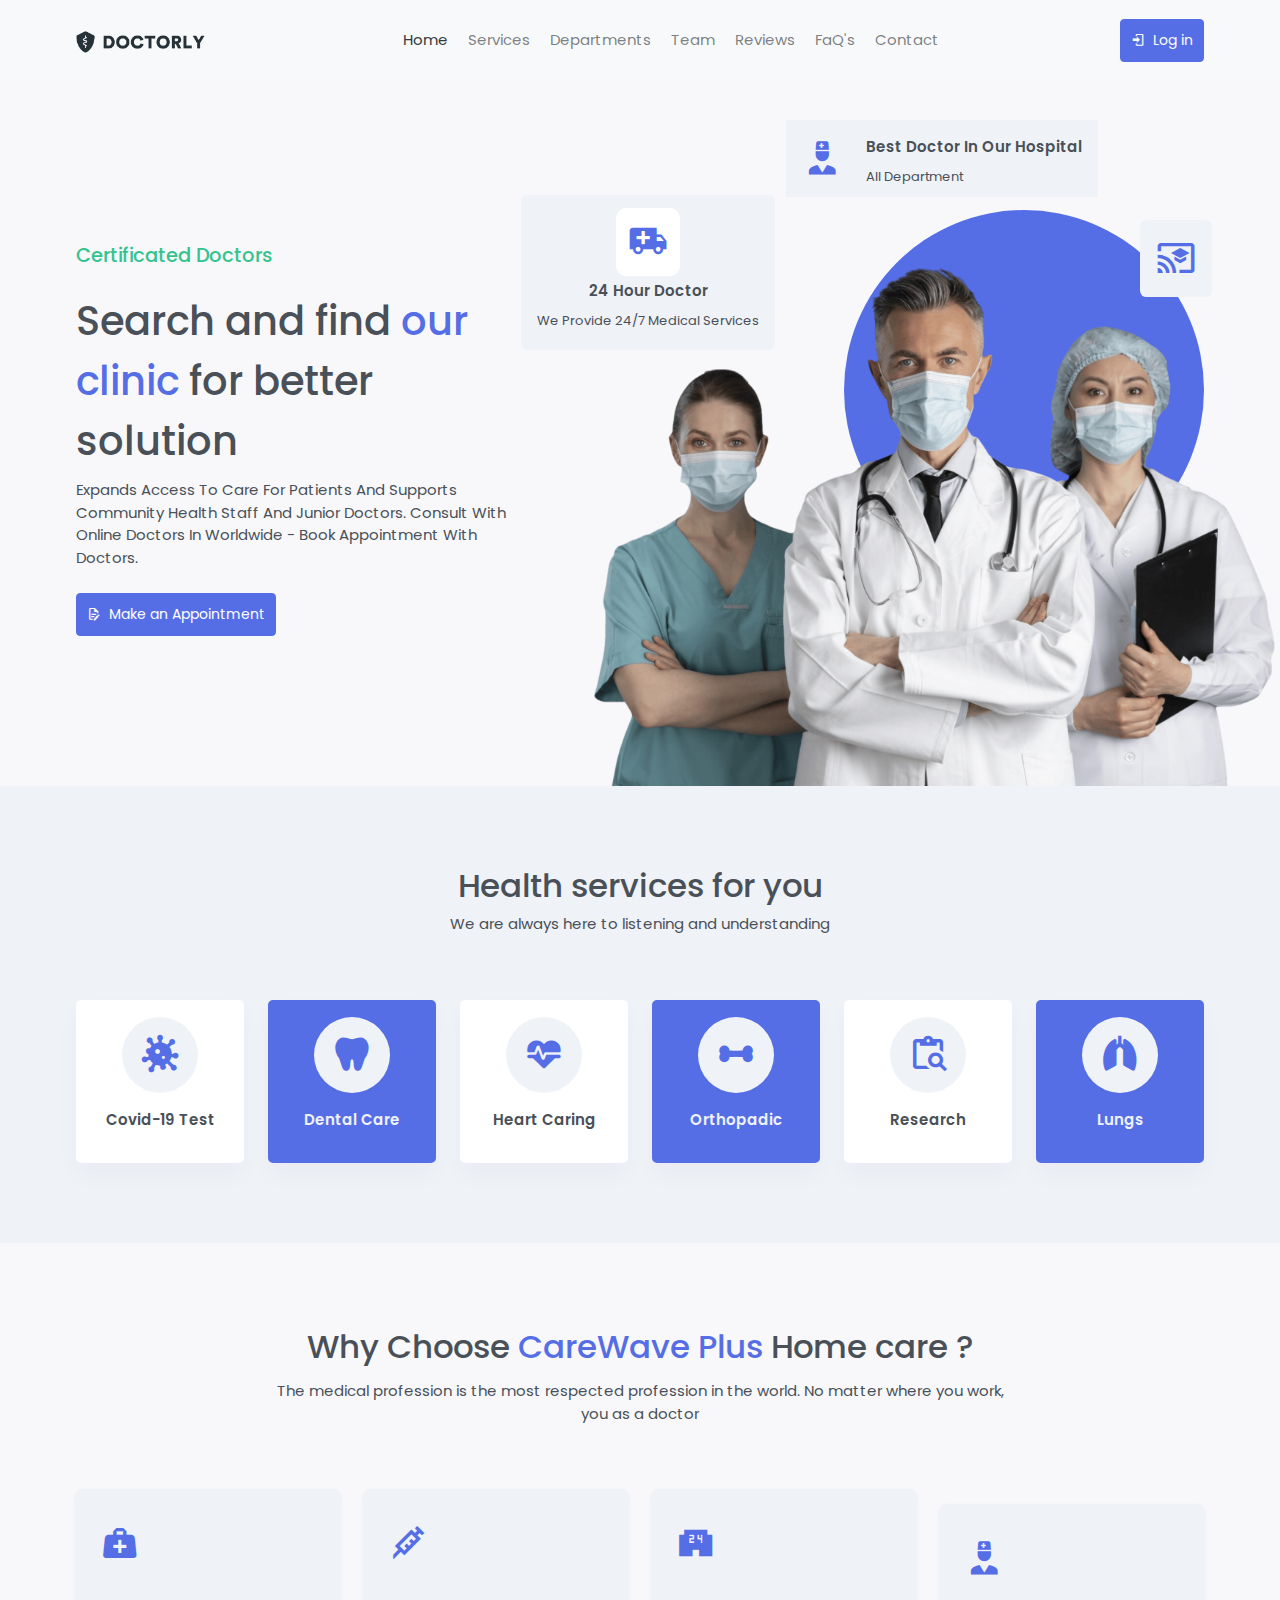
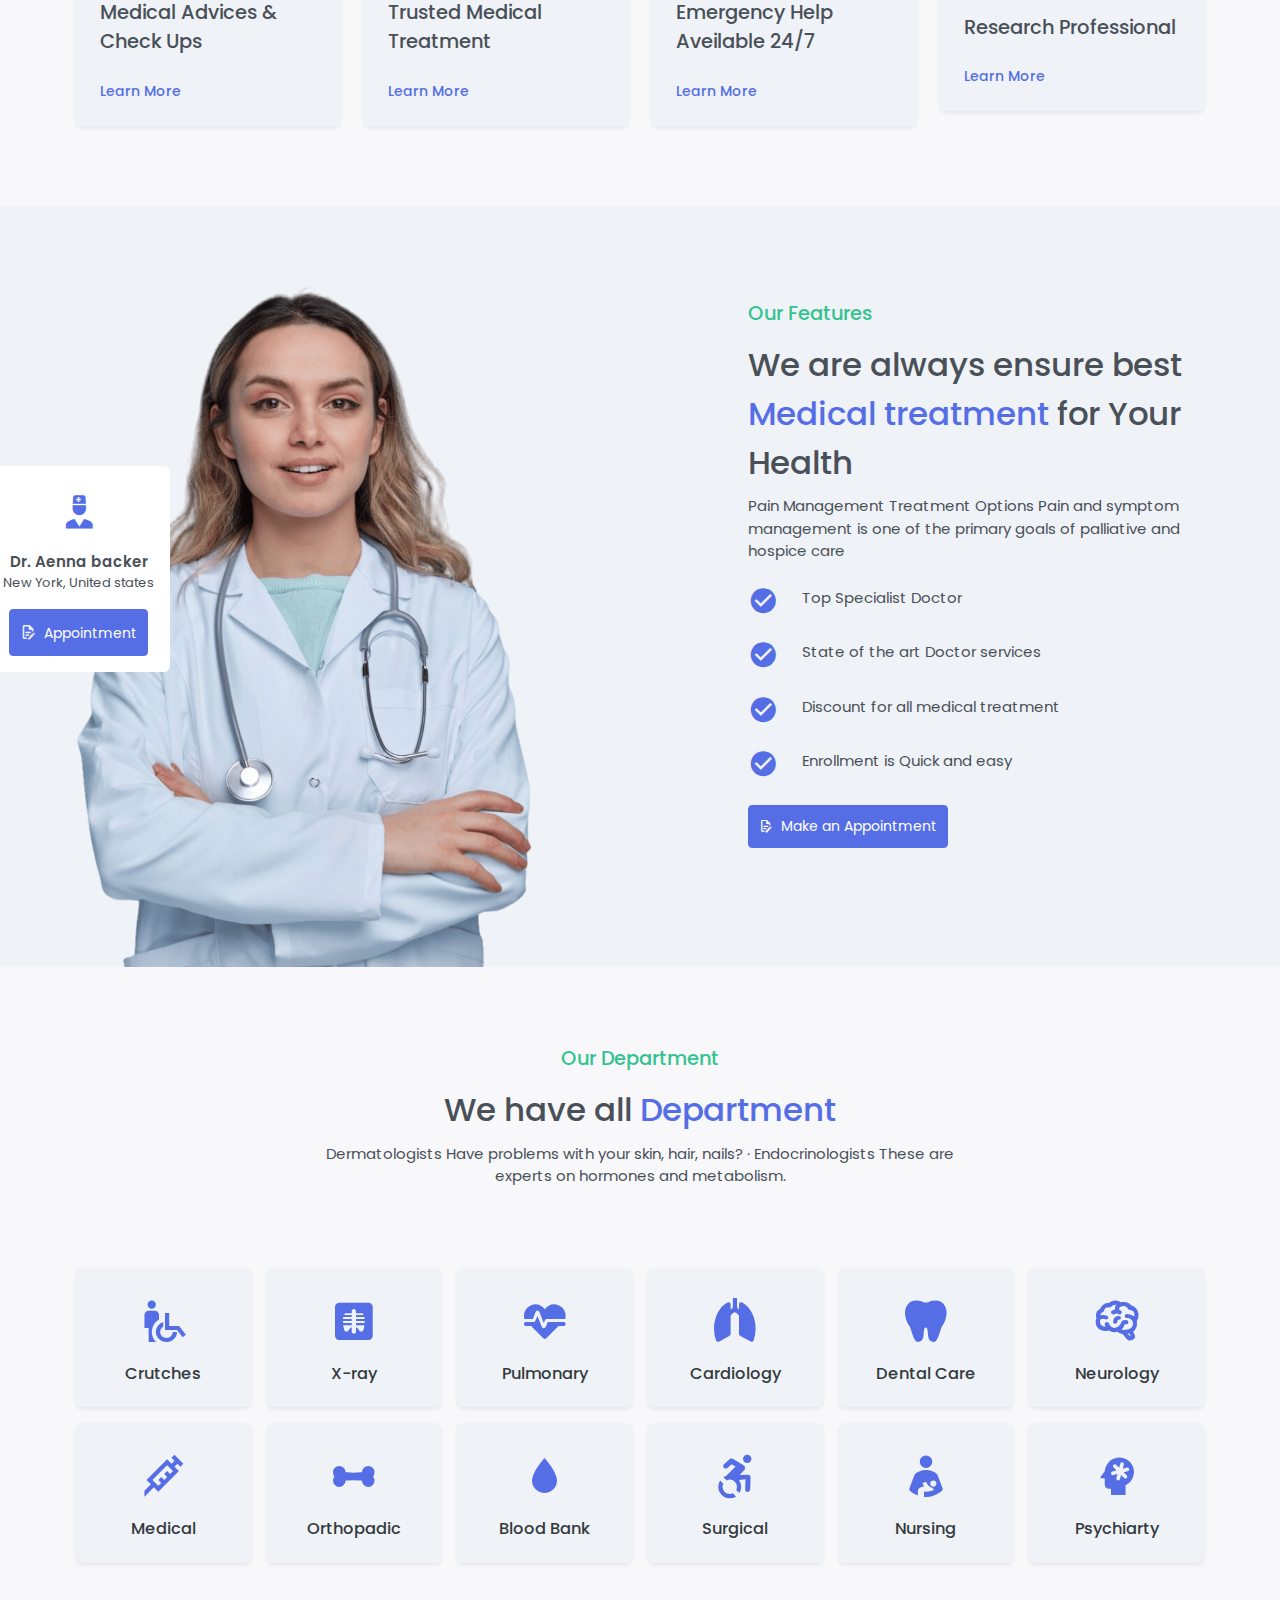
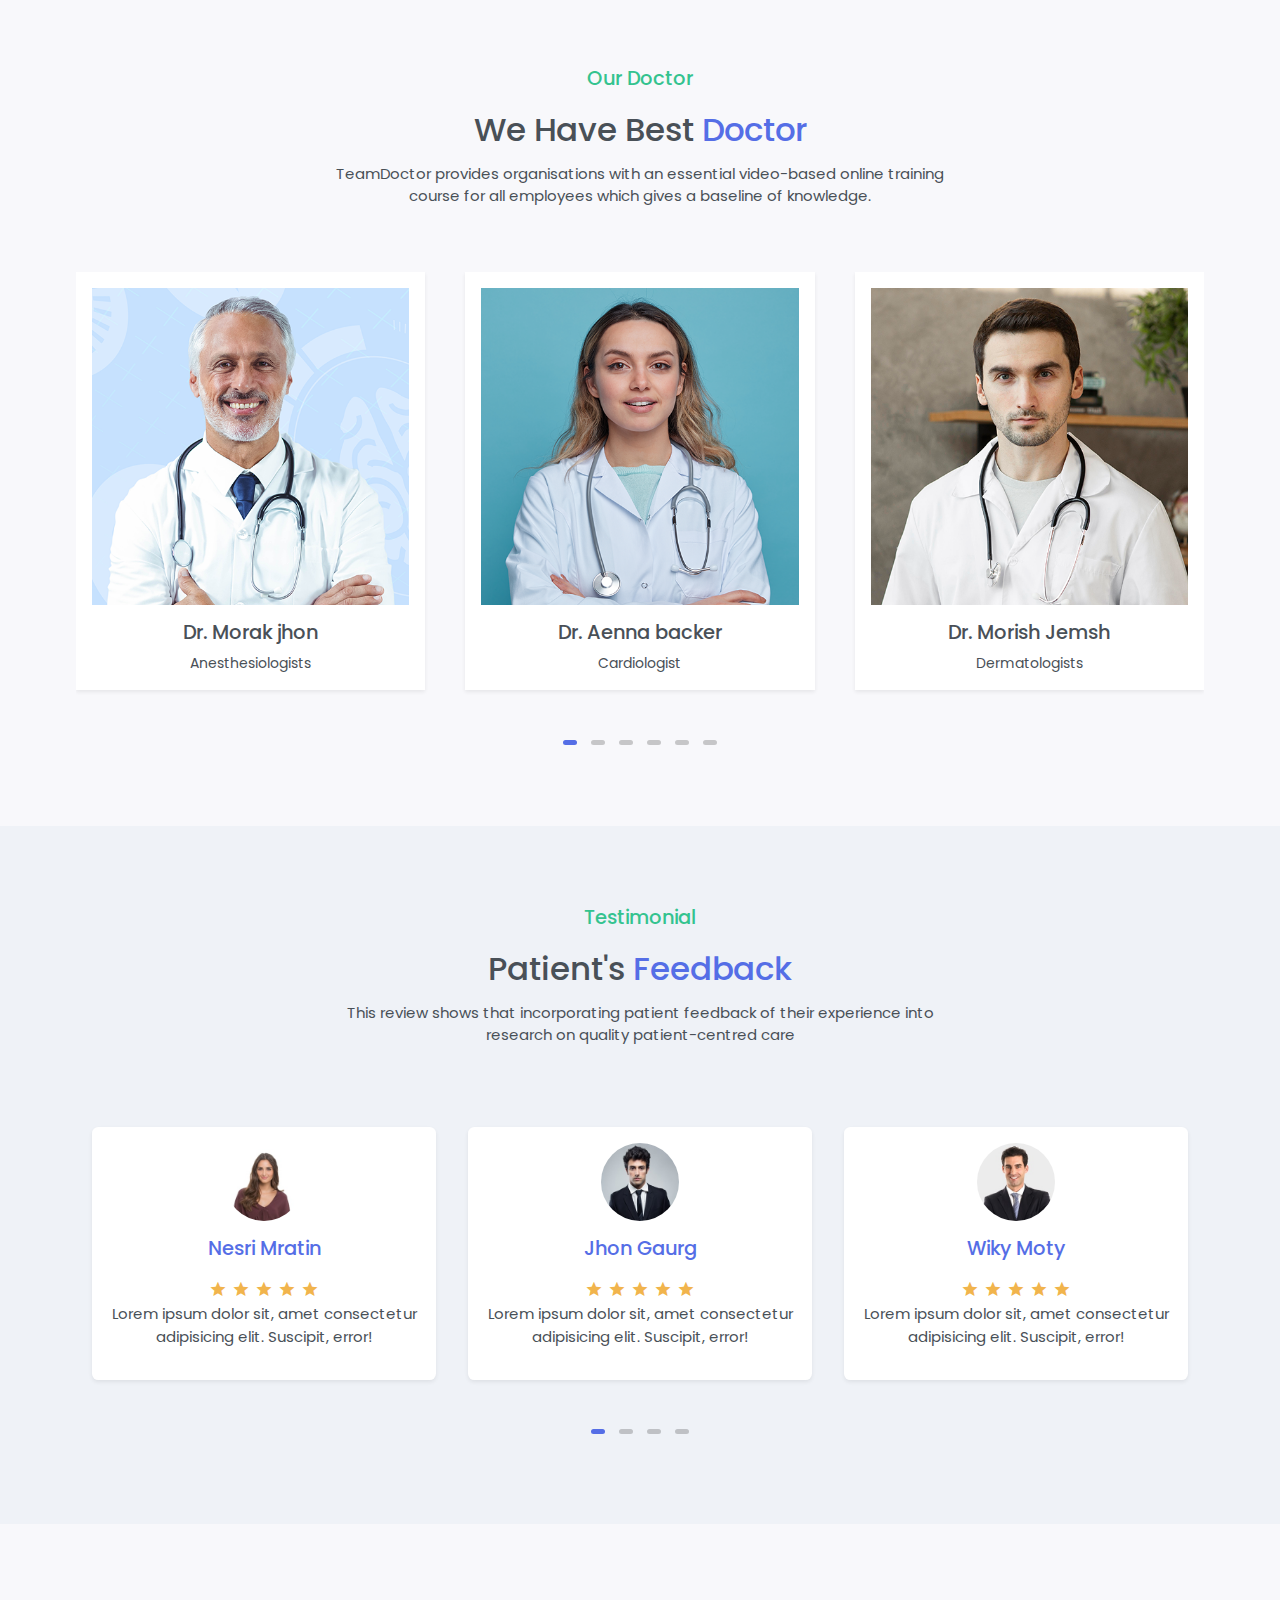
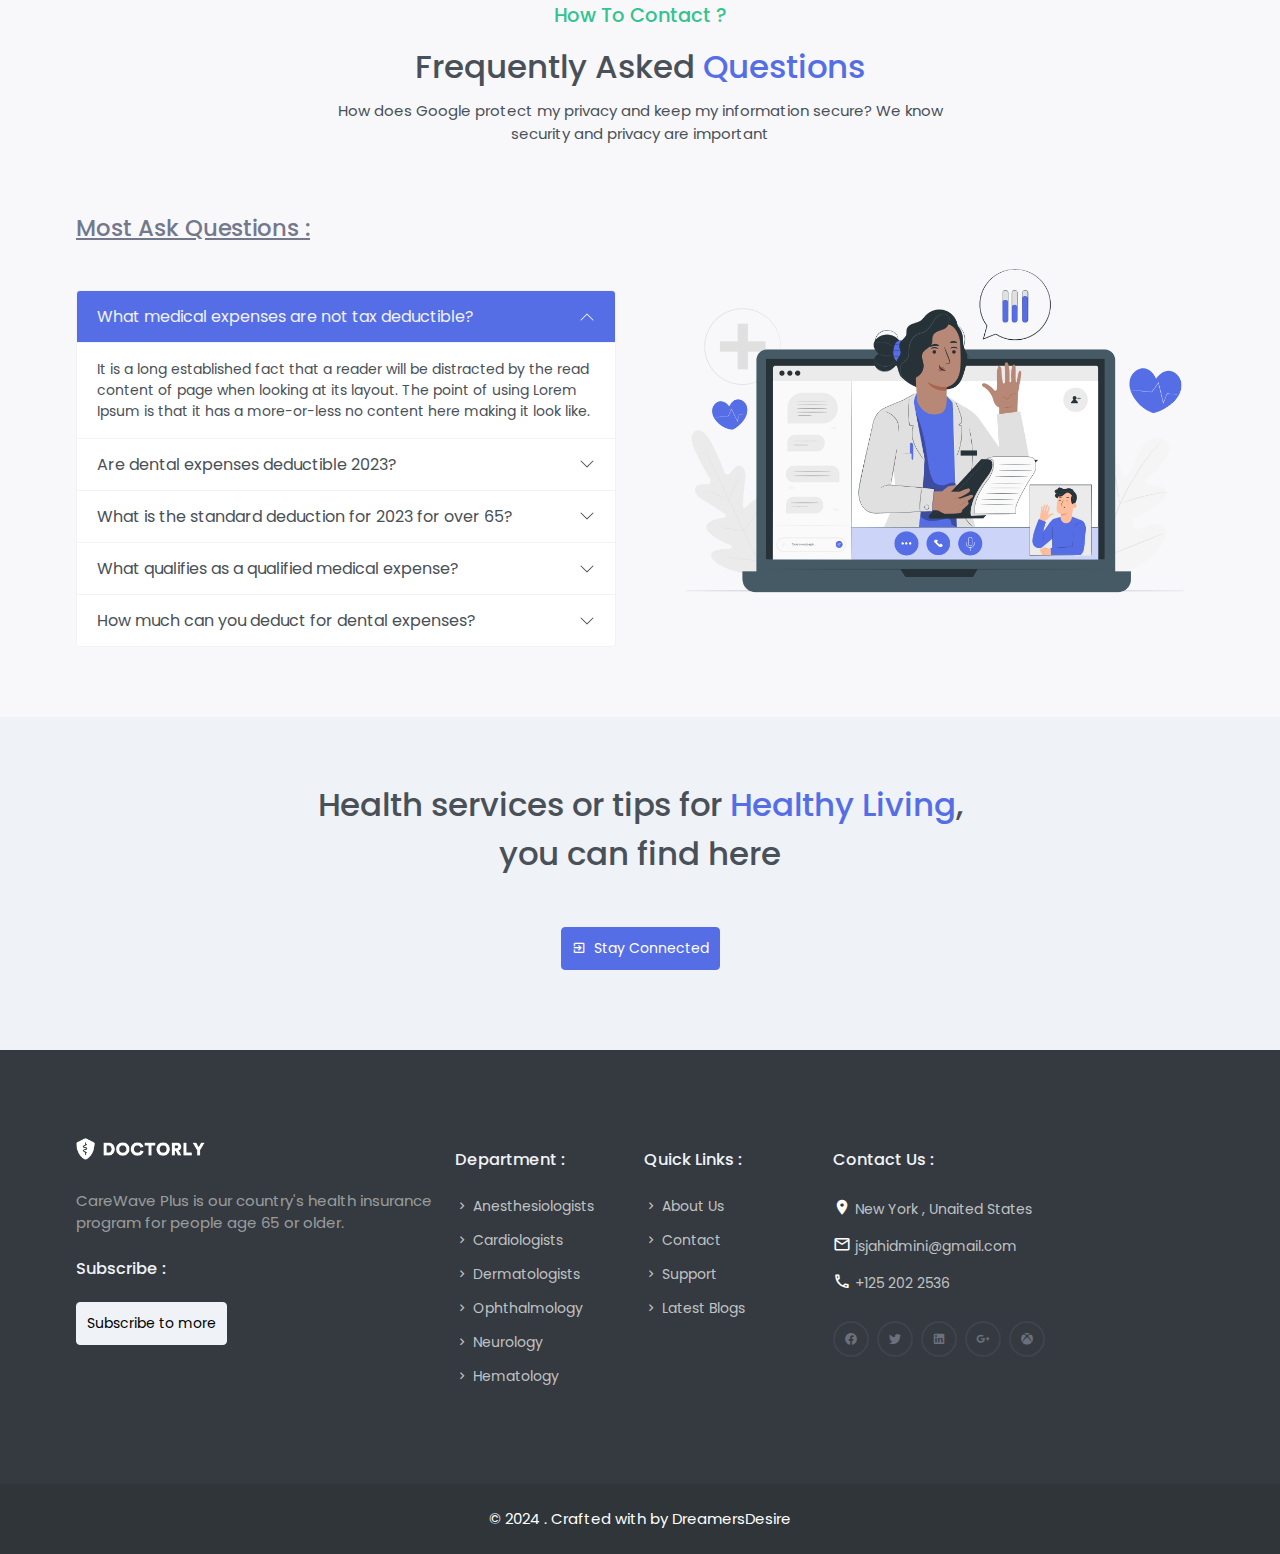
==== commit 55ab3c2c: "Mar 10, 2024, 6:05 PM" ====
--- a/index.html
+++ b/index.html
@@ -62,7 +62,7 @@
                                 </li>
                             </ul>
                             <div class="nav-btn">
-                                <a href="https://doctorly.themesbrand.website/login" class="btn btn-primary"><i
+                                <a href="login.html" class="btn btn-primary"><i
                                         class="mdi mdi-login me-2"></i>Log in</a>
                             </div>
                         </div>
@@ -94,7 +94,7 @@
                                     </p>
                                 </div>
                                 <div class="hero-btn mt-4">
-                                    <a href="https://doctorly.themesbrand.website/login" class="btn btn-primary"><i
+                                    <a href="login.html" class="btn btn-primary"><i
                                             class="mdi mdi-file-document-edit-outline me-2"></i>Make
                                         an Appointment</a>
                                 </div>
@@ -941,7 +941,7 @@
                                 <li>
                                     <span class="text-white"><span class="mdi mdi-email-outline font-size-18"></span>
                                     </span>
-                                    <a href="#!">supprot12@gmail.com</a>
+                                    <a href="#!">jsjahidmini@gmail.com</a>
                                 </li>
                                 <li>
                                     <span class="text-white"><span class="mdi mdi-phone-outline font-size-18"></span>
@@ -980,7 +980,7 @@
             <div class="footer-copyright p-4">
                 <div class="container">
                     <div class="text-center">
-                        <p class="text-white m-0">© 2024 . Crafted with by Themesbrand</p>
+                        <p class="text-white m-0">© 2024 . Crafted with by DreamersDesire</p>
                     </div>
                 </div>
             </div>
